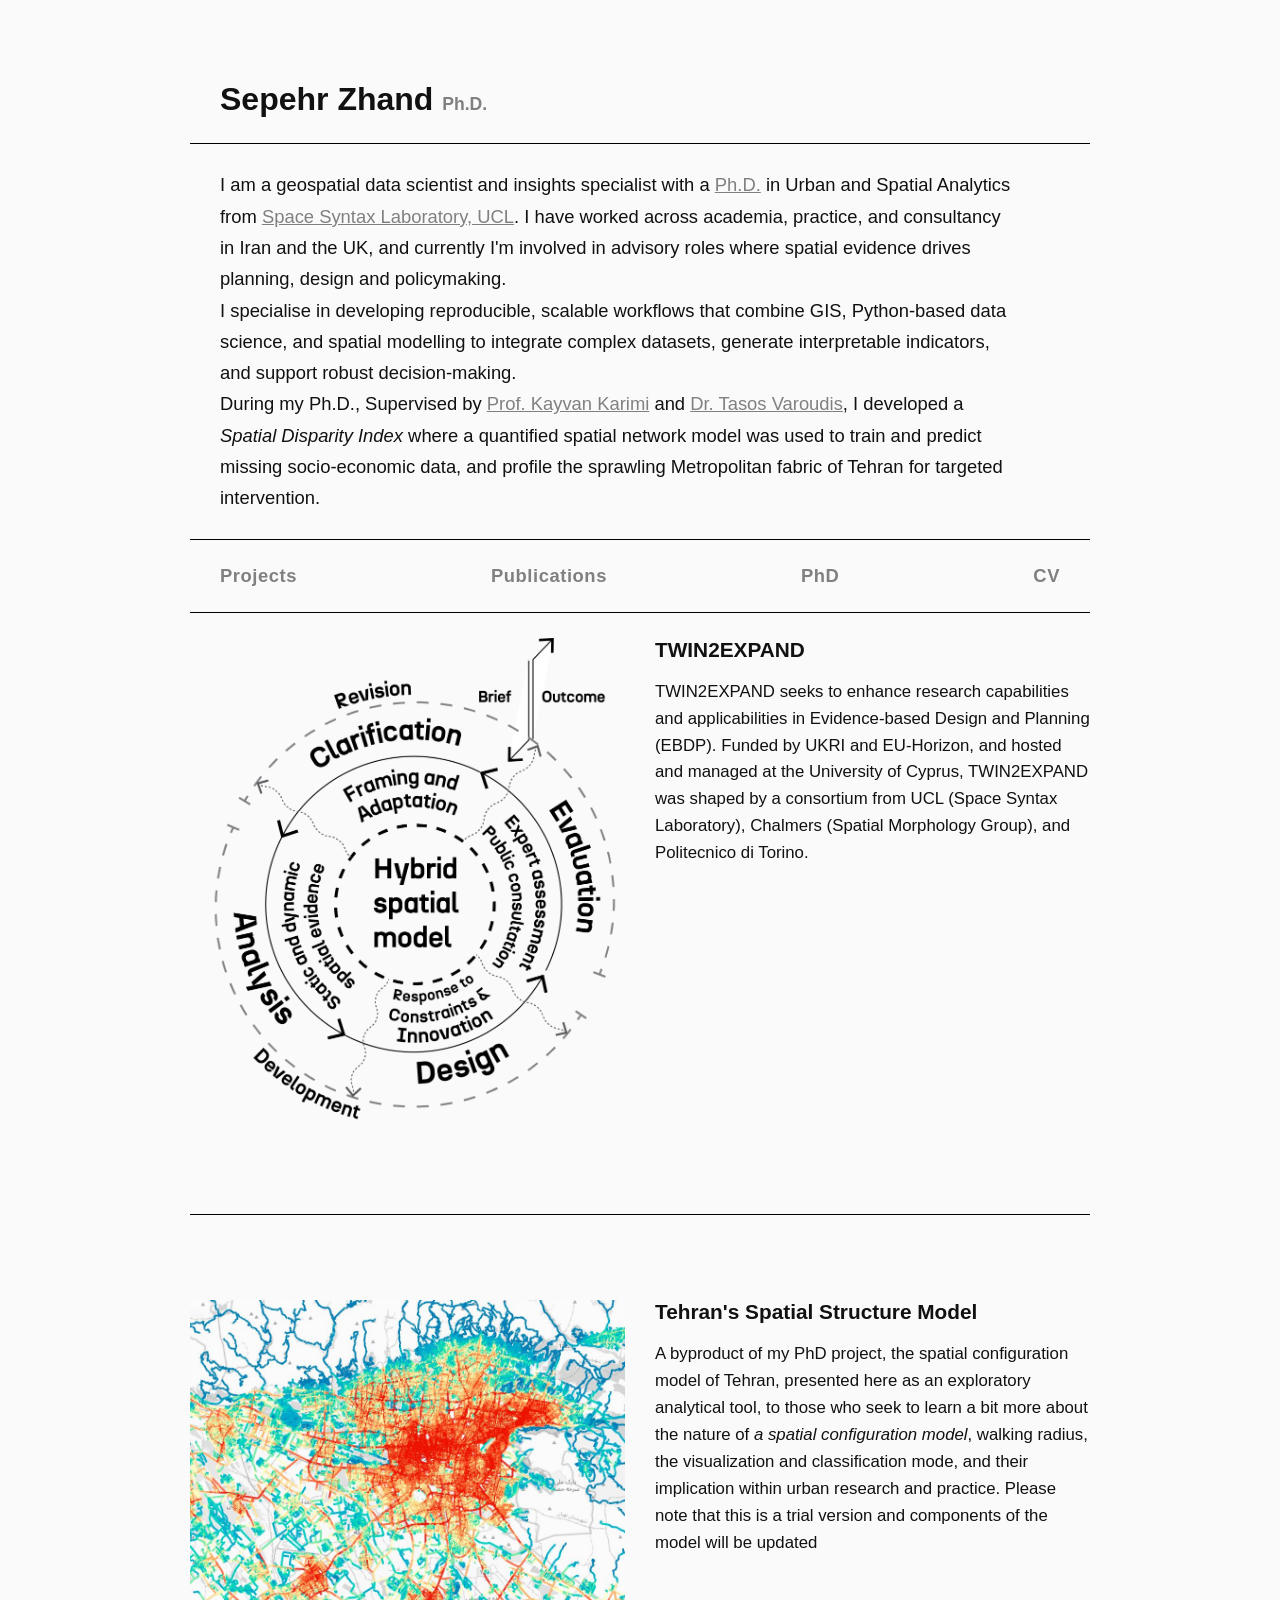
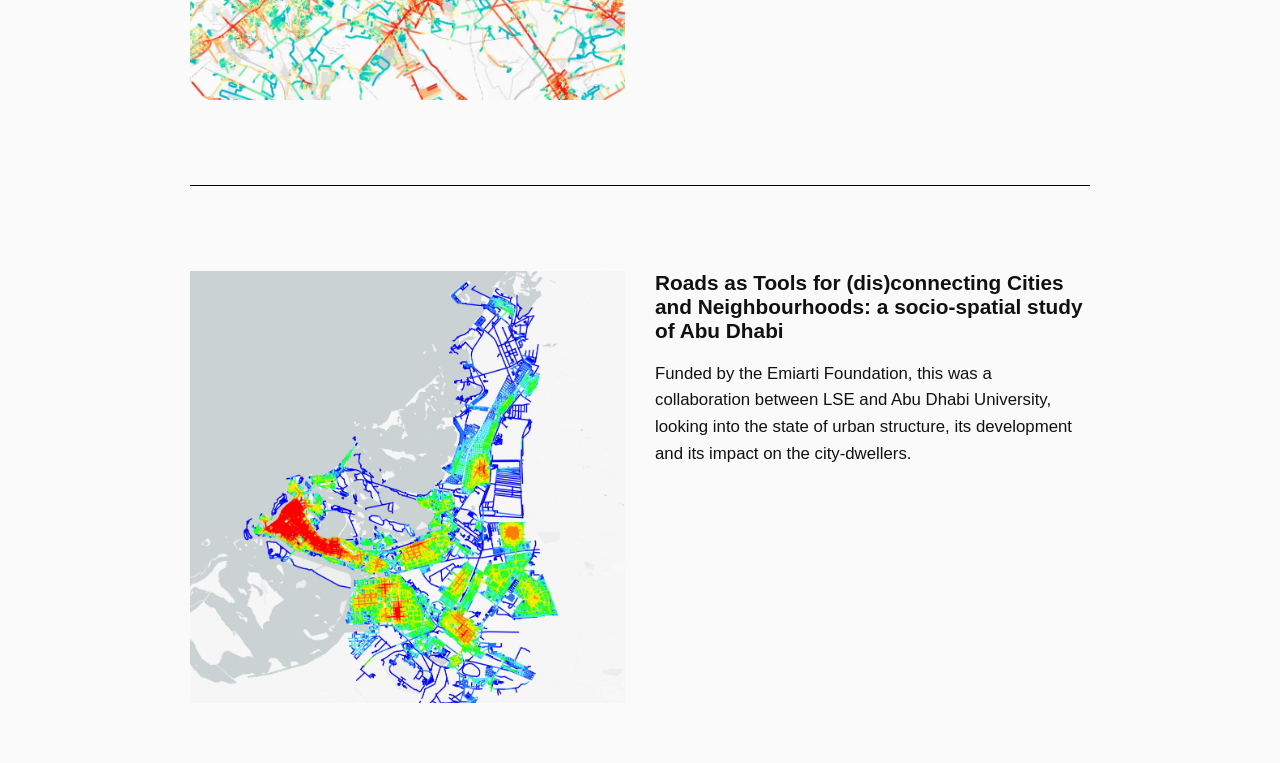
==== index.html @ 1384303a "bug fix" ====
<!DOCTYPE html>
<html lang="en">
<head>
  <meta charset="UTF-8">
  <meta name="viewport" content="width=device-width, initial-scale=1.0">
  <title>Sepehr Zhand Ph.D.</title>
  <link rel="stylesheet" href="styles.css">
</head>
<body>

  <div class="container">

    <!-- Name -->
    <h1>Sepehr Zhand <i class="degree">Ph.D.</i></h1>

    <hr class="section-line">

    <!-- Profile Intro -->
    <p class="intro">
      I am a geospatial data scientist and insights specialist with a <a href="https://www.ucl.ac.uk/bartlett/architecture/people/mphilphd-students/architectural-space-computation-students/sepehr-zhand">Ph.D.</a> 
      in Urban and Spatial Analytics from <a href="https://www.ucl.ac.uk/bartlett/architecture/research/space-syntax-laboratory">Space Syntax Laboratory, UCL</a>. I have worked across academia, practice, and consultancy in Iran and the UK, and currently I'm involved in advisory roles where spatial evidence drives planning, design and policymaking. <br>
      I specialise in developing reproducible, scalable workflows that combine GIS, Python-based data
      science, and spatial modelling to integrate complex datasets, generate interpretable indicators, and support robust
      decision-making. <br>
      During my Ph.D., Supervised by <a href="https://profiles.ucl.ac.uk/1454-kayvan-karimi">Prof. Kayvan Karimi</a> and
      <a href="https://profiles.ucl.ac.uk/34775-tasos-varoudis">Dr. Tasos Varoudis</a>, I developed a <i>Spatial Disparity Index</i> where a quantified spatial network model was used to train and predict
      missing socio-economic data, and profile the sprawling Metropolitan fabric of Tehran for targeted intervention. 
    </p>

    <hr class="section-line">

    <!-- Navigation Links -->
    <div class="nav-links">
      <a href="https://github.com/sepehrzh">Projects</a>
      <a href="https://scholar.google.com/citations?user=4BRWw7YAAAAJ&hl=en">Publications</a>
      <a href="https://discovery.ucl.ac.uk/id/eprint/10216841/">PhD</a>
      <a href="pdf/CV_SZ_feb_26.pdf">CV</a>
    </div>

    <hr class="section-line">

    <!-- Featured Project -->
    <div class="projects">
    
        <a href="https://twin2expand.surf.com.cy/" class="project-block">

      <div class="project-image">
        <img src="img/ebdp.png" alt="Project preview">
      </div>

      <div class="project-text">
        <h2>TWIN2EXPAND</h2>
        <p>
        TWIN2EXPAND seeks to enhance research capabilities and applicabilities in Evidence-based Design and Planning (EBDP). Funded by UKRI and EU-Horizon, and 
        hosted and managed at the University of Cyprus, TWIN2EXPAND was shaped by a consortium from UCL (Space Syntax Laboratory), Chalmers (Spatial Morphology Group), and Politecnico di Torino.
        </p>
      </div>

    </a>

    <hr class="section-line">

    <a href="https://sepehrzh.github.io/tehran_spm/teh.html" class="project-block">

      <div class="project-image">
        <img src="img/tehran_spm.JPG" alt="Project preview">
      </div>

      <div class="project-text">
        <h2>Tehran's Spatial Structure Model</h2>
        <p>
        A byproduct of my PhD project, the spatial configuration model of Tehran, presented here as an exploratory analytical tool, to those who seek to learn a bit more about the nature of <i>a spatial configuration model</i>,
        walking radius, the visualization and classification mode, and their implication within urban research and practice. Please note that this is a trial version and components of the model will be updated 
        </p>
      </div>

    </a>

    <hr class="section-line">

    <a href="https://www.lse.ac.uk/cities/research/cities-environment-and-climate-change/Roads-as-Tools-for-disconnecting-Cities-and-Neighbourhoods-a-socio-spatial-study-of-Abu-Dhabi" class="project-block">

      <div class="project-image">
        <img src="img/Whole_boundary_INTr2km.jpg" alt="Project preview">
      </div>

      <div class="project-text">
        <h2>Roads as Tools for (dis)connecting Cities and Neighbourhoods: a socio-spatial study of Abu Dhabi</h2>
        <p>
        Funded by the Emiarti Foundation, this was a collaboration between LSE and Abu Dhabi University, looking into the state of urban structure, its development and its impact on the city-dwellers.
        </p>
      </div>

    </a>

    </div>

  </div>

</body>
</html>
---- styles.css ----
body {
  font-family: Arial, Helvetica, sans-serif;  
  margin: 0;
  padding: 0;
  background-color: #fafafa;
  color: #111;
}

/* Layout container */
.container {
  max-width: 900px;
  margin: 0 auto;
  padding: 60px 20px;
  text-align: left;
}

/* Name */
h1 {
  font-size: 2em;
  margin-bottom: 0.5em;
  font-weight: 700;
  margin-bottom: 10px;
  padding: 0 30px;
}

.degree {
  font-size: 0.55em;
  color: grey;
  font-style: normal;
}

/* Section divider line */
.section-line {
  border: none;
  border-top: 1px solid #000;
  margin: 25px 0;
}

/* Intro paragraph */
.intro {
  font-size: 1.15em;
  line-height: 1.7;
  max-width: 800px;
  padding: 0 30px;
  justify-items: left;
}

.intro a {
  color: grey
}

.intro a:hover {
  color: orange;
}

/* Navigation */
.nav-links {
  display: flex;
  justify-content: space-between;   /* distributes across width */
  align-items: center;
  font-weight: 900;
  font-size: 1.15em;
  letter-spacing: 0.03em;
  padding: 0 30px;
  font-weight: bold;
}

.nav-links a {
  text-decoration: none;
  color: grey
}

.nav-links a:hover {
  text-decoration: underline;
  color: orange;
}
.projects {
  display: grid;
  gap: 60px;   /* vertical spacing between projects */
}

/* Project block */
.project-block {
  display: grid;
  grid-template-columns: minmax(0,1fr) minmax(0,1fr);
  gap: 30px;
  text-decoration: none;
  color: inherit;
  align-items: start;
  width: 100%;
}

.project-image {
  width: 100%;
  aspect-ratio: 16 / 9;   /* consistent editorial ratio */
}

.project-image img {
  width: 100%;
  height: auto;
  display: block;
}
.project-text h2 {
  margin-top: 0;
  font-size: 1.3em;
}

.project-text p {
  font-size: 1.05em;
  line-height: 1.6;
}

/* ---------------------------
   Responsive behaviour
----------------------------*/

/* Tablet */
@media (max-width: 900px) {

  h1 {
    font-size: 2.4em;
  }

  .project-block {
    grid-template-columns: 1fr;
  }
}

/* Phone */
@media (max-width: 600px) {

  .container {
    padding: 40px 18px;
  }

  .nav-links {
    display: grid;
    grid-template-columns: 1fr 1fr;
    gap: 12px;
    padding: 0;
  }

  .nav-links a {
    border: 1px solid #ddd;
    padding: 10px;
    text-align: center;
  }

  .intro {
    font-size: 1em;
  }
  
}
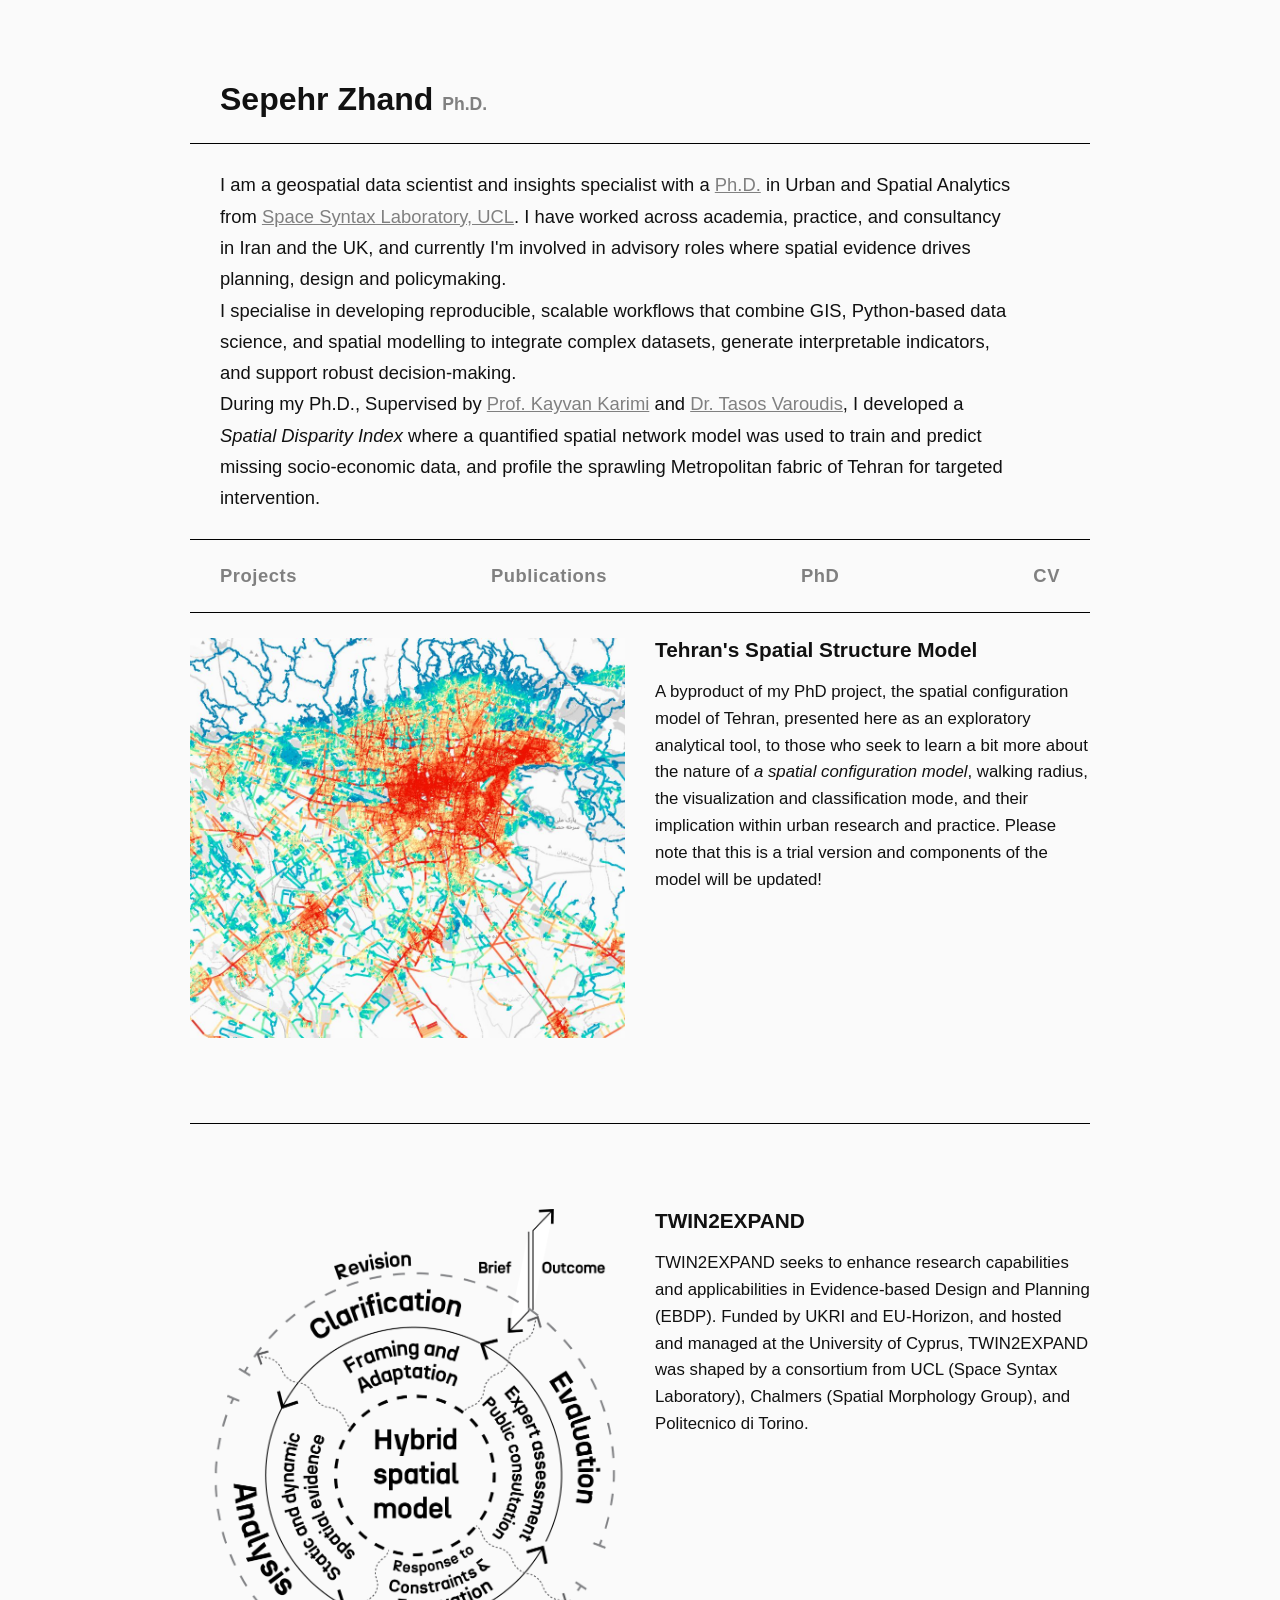
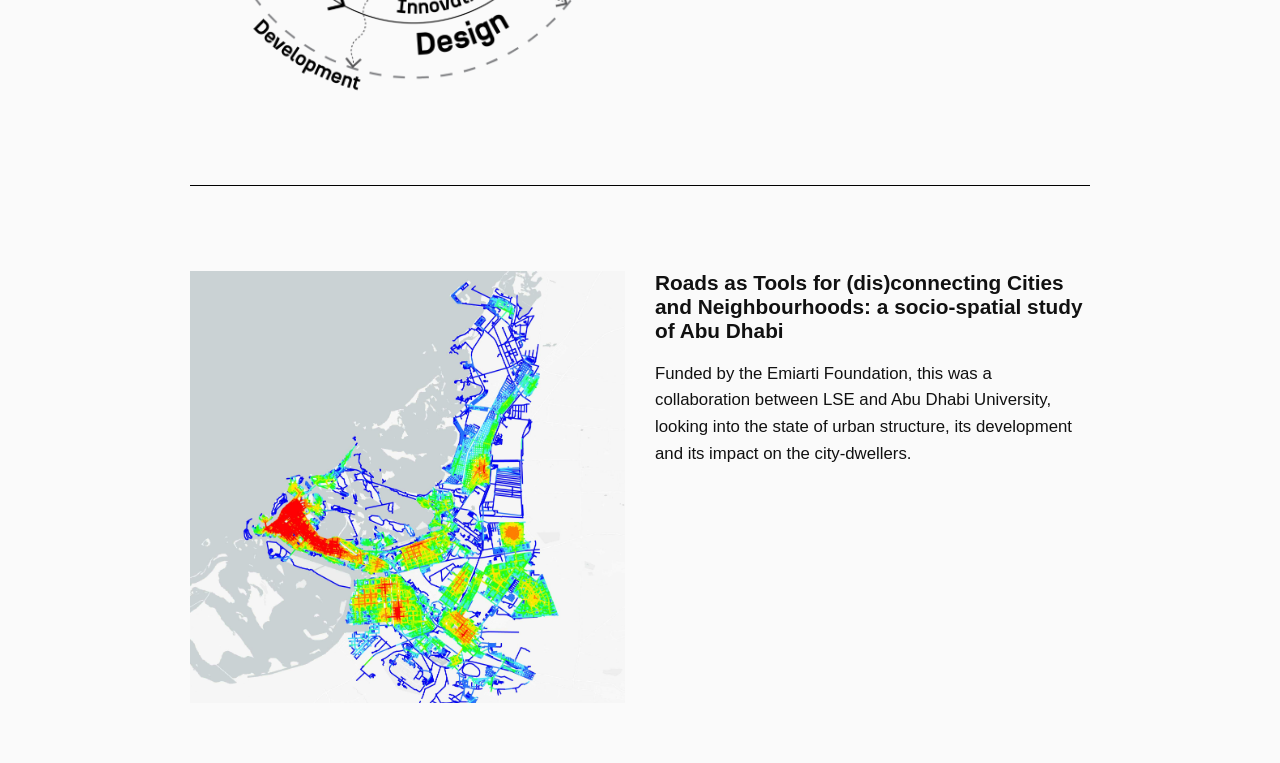
==== commit a86428f3: "bug fix" ====
--- a/index.html
+++ b/index.html
@@ -41,24 +41,6 @@
 
     <!-- Featured Project -->
     <div class="projects">
-    
-        <a href="https://twin2expand.surf.com.cy/" class="project-block">
-
-      <div class="project-image">
-        <img src="img/ebdp.png" alt="Project preview">
-      </div>
-
-      <div class="project-text">
-        <h2>TWIN2EXPAND</h2>
-        <p>
-        TWIN2EXPAND seeks to enhance research capabilities and applicabilities in Evidence-based Design and Planning (EBDP). Funded by UKRI and EU-Horizon, and 
-        hosted and managed at the University of Cyprus, TWIN2EXPAND was shaped by a consortium from UCL (Space Syntax Laboratory), Chalmers (Spatial Morphology Group), and Politecnico di Torino.
-        </p>
-      </div>
-
-    </a>
-
-    <hr class="section-line">
 
     <a href="https://sepehrzh.github.io/tehran_spm/teh.html" class="project-block">
 
@@ -70,7 +52,25 @@
         <h2>Tehran's Spatial Structure Model</h2>
         <p>
         A byproduct of my PhD project, the spatial configuration model of Tehran, presented here as an exploratory analytical tool, to those who seek to learn a bit more about the nature of <i>a spatial configuration model</i>,
-        walking radius, the visualization and classification mode, and their implication within urban research and practice. Please note that this is a trial version and components of the model will be updated 
+        walking radius, the visualization and classification mode, and their implication within urban research and practice. Please note that this is a trial version and components of the model will be updated!
+        </p>
+      </div>
+
+    </a>
+
+        <hr class="section-line">
+    
+    <a href="https://twin2expand.surf.com.cy/" class="project-block">
+
+      <div class="project-image">
+        <img src="img/ebdp.png" alt="Project preview">
+      </div>
+
+      <div class="project-text">
+        <h2>TWIN2EXPAND</h2>
+        <p>
+        TWIN2EXPAND seeks to enhance research capabilities and applicabilities in Evidence-based Design and Planning (EBDP). Funded by UKRI and EU-Horizon, and 
+        hosted and managed at the University of Cyprus, TWIN2EXPAND was shaped by a consortium from UCL (Space Syntax Laboratory), Chalmers (Spatial Morphology Group), and Politecnico di Torino.
         </p>
       </div>
 
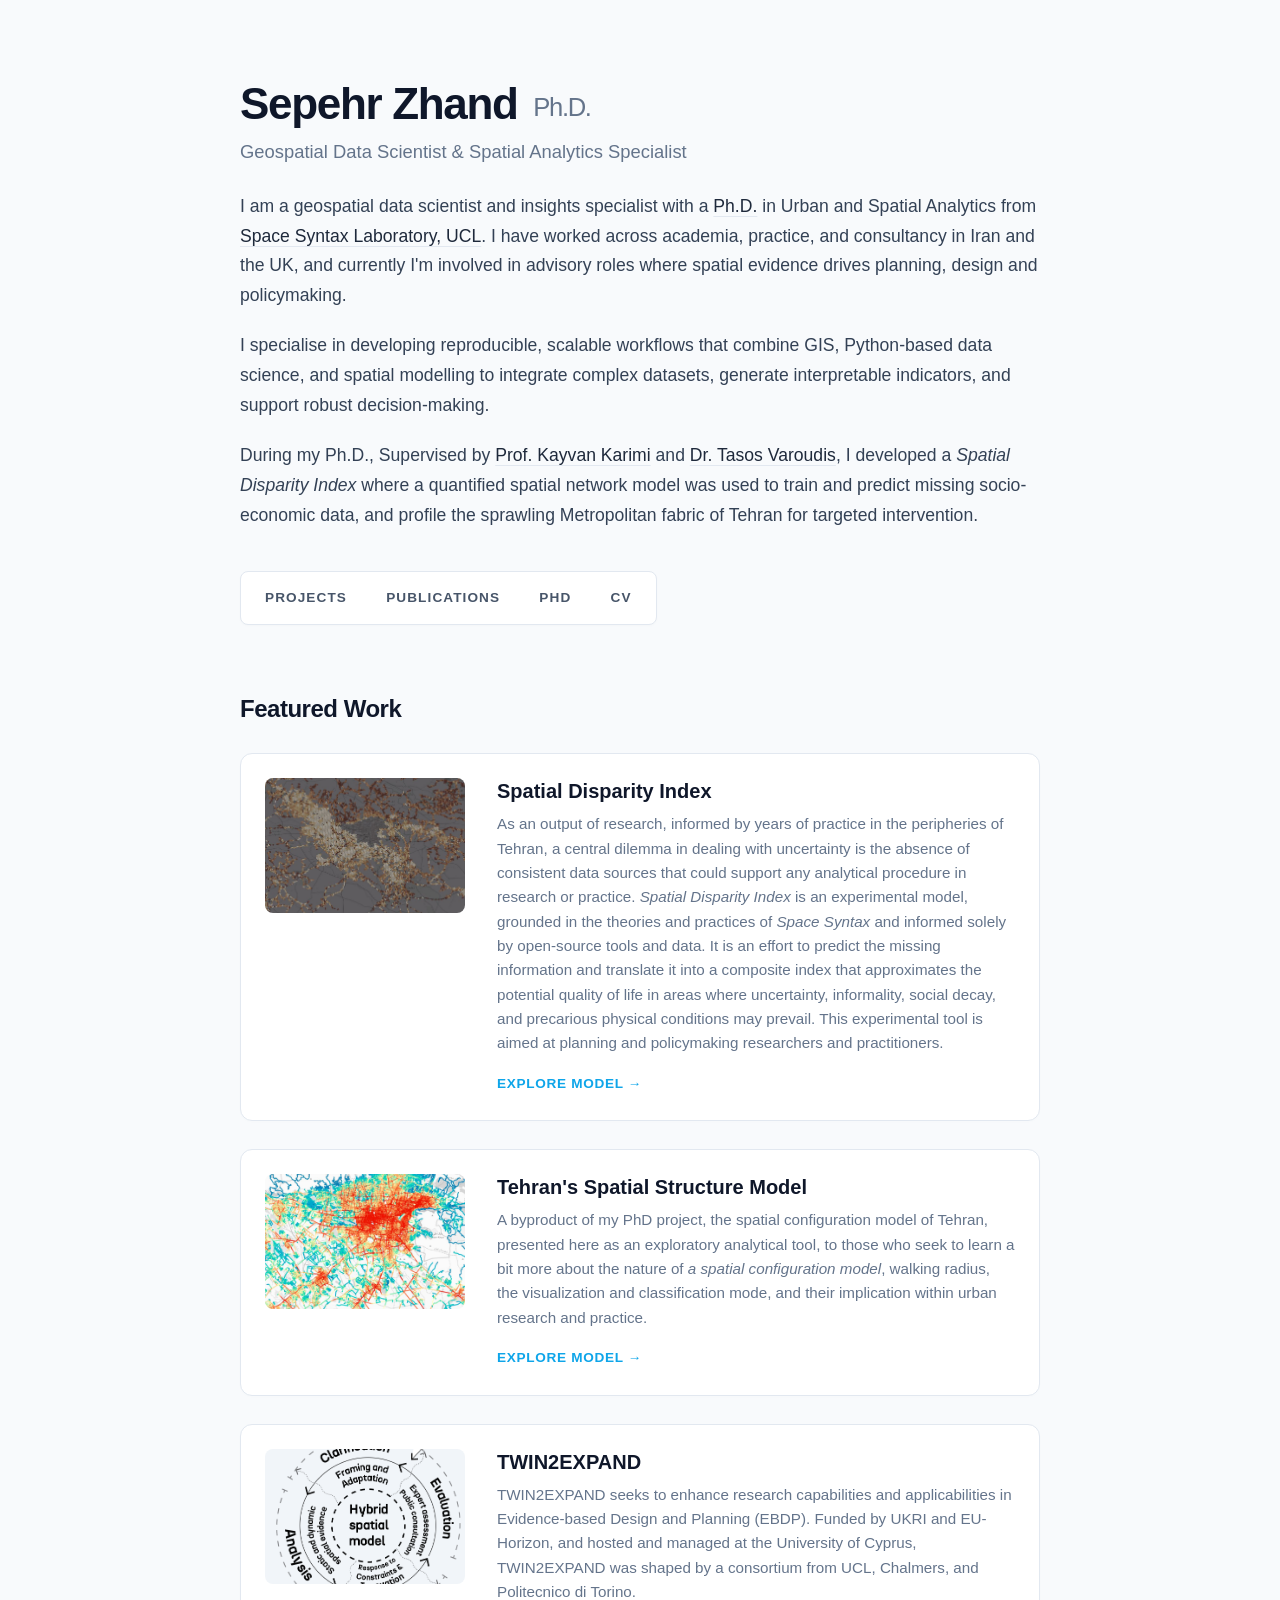
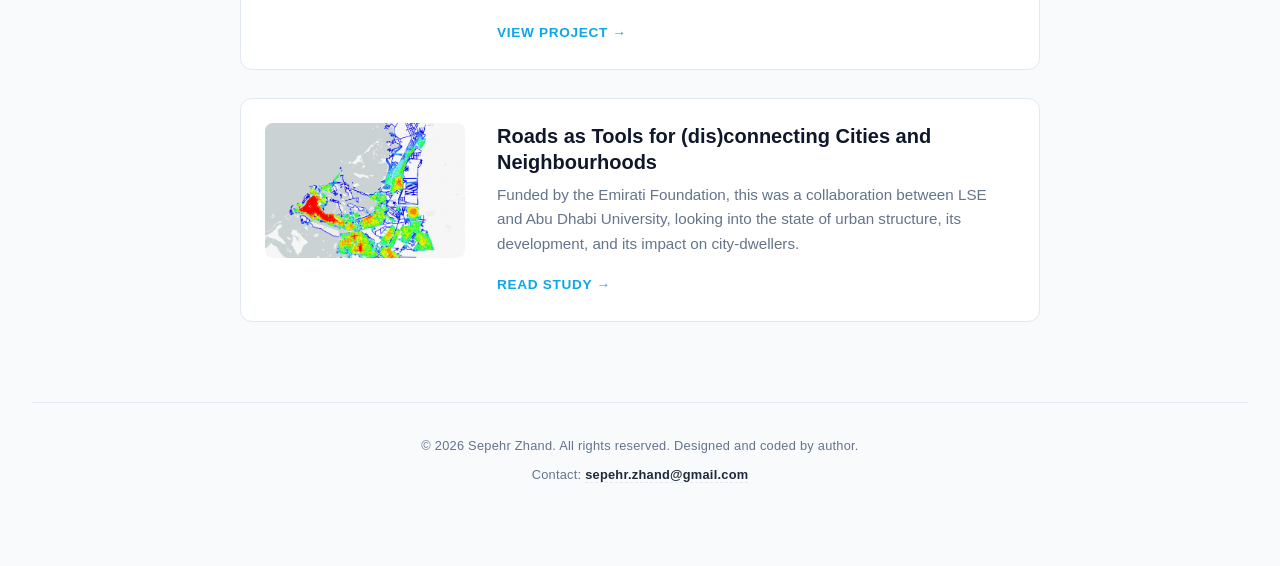
==== commit 8a228899: "Site update and added project" ====
--- a/index.html
+++ b/index.html
@@ -3,99 +3,119 @@
 <head>
   <meta charset="UTF-8">
   <meta name="viewport" content="width=device-width, initial-scale=1.0">
-  <title>Sepehr Zhand Ph.D.</title>
+  <meta name="description" content="Portfolio of Dr. Sepehr Zhand, a Geospatial Data Scientist & Spatial Analytics Specialist specializing in urban networks, GIS, Python, and spatial modelling.">
+  <meta name="keywords" content="Sepehr Zhand, Geospatial Data Scientist, Spatial Analytics, Space Syntax, UCL, Urban Analytics, Python GIS, Tehran Spatial Model">
+  <meta name="author" content="Sepehr Zhand">
+
+  <meta property="og:type" content="website">
+  <meta property="og:title" content="Sepehr Zhand Ph.D. | Geospatial Data Scientist">
+  <meta property="og:description" content="Geospatial data science, urban network modeling, and spatial analytics by Dr. Sepehr Zhand (UCL Space Syntax Laboratory).">
+  <meta property="og:image" content="img/tehran_spm.JPG">
+  <title>Sepehr Zhand Ph.D. | Geospatial Data Scientist</title>
+  <link rel="icon" href="data:image/svg+xml,<svg xmlns=%22http://www.w3.org/2000/svg%22 viewBox=%220 0 100 100%22><text y=%22.9em%22 font-size=%2290%22>🗺️</text></svg>">
   <link rel="stylesheet" href="styles.css">
 </head>
 <body>
 
   <div class="container">
 
-    <!-- Name -->
-    <h1>Sepehr Zhand <i class="degree">Ph.D.</i></h1>
+    <header class="profile-header">
+      <h1>Sepehr Zhand <span class="degree">Ph.D.</span></h1>
+      <p class="tagline">Geospatial Data Scientist & Spatial Analytics Specialist</p>
+    </header>
 
-    <hr class="section-line">
+    <main>
+      <section class="intro">
+        <p>
+          I am a geospatial data scientist and insights specialist with a <a href="https://www.ucl.ac.uk/bartlett/architecture/people/mphilphd-students/architectural-space-computation-students/sepehr-zhand">Ph.D.</a> 
+          in Urban and Spatial Analytics from <a href="https://www.ucl.ac.uk/bartlett/architecture/research/space-syntax-laboratory">Space Syntax Laboratory, UCL</a>. I have worked across academia, practice, and consultancy in Iran and the UK, and currently I'm involved in advisory roles where spatial evidence drives planning, design and policymaking.
+        </p>
+        <p>
+          I specialise in developing reproducible, scalable workflows that combine GIS, Python-based data
+          science, and spatial modelling to integrate complex datasets, generate interpretable indicators, and support robust
+          decision-making.
+        </p>
+        <p>
+          During my Ph.D., Supervised by <a href="https://profiles.ucl.ac.uk/1454-kayvan-karimi">Prof. Kayvan Karimi</a> and
+          <a href="https://profiles.ucl.ac.uk/34775-tasos-varoudis">Dr. Tasos Varoudis</a>, I developed a <em>Spatial Disparity Index</em> where a quantified spatial network model was used to train and predict
+          missing socio-economic data, and profile the sprawling Metropolitan fabric of Tehran for targeted intervention. 
+        </p>
+      </section>
 
-    <!-- Profile Intro -->
-    <p class="intro">
-      I am a geospatial data scientist and insights specialist with a <a href="https://www.ucl.ac.uk/bartlett/architecture/people/mphilphd-students/architectural-space-computation-students/sepehr-zhand">Ph.D.</a> 
-      in Urban and Spatial Analytics from <a href="https://www.ucl.ac.uk/bartlett/architecture/research/space-syntax-laboratory">Space Syntax Laboratory, UCL</a>. I have worked across academia, practice, and consultancy in Iran and the UK, and currently I'm involved in advisory roles where spatial evidence drives planning, design and policymaking. <br>
-      I specialise in developing reproducible, scalable workflows that combine GIS, Python-based data
-      science, and spatial modelling to integrate complex datasets, generate interpretable indicators, and support robust
-      decision-making. <br>
-      During my Ph.D., Supervised by <a href="https://profiles.ucl.ac.uk/1454-kayvan-karimi">Prof. Kayvan Karimi</a> and
-      <a href="https://profiles.ucl.ac.uk/34775-tasos-varoudis">Dr. Tasos Varoudis</a>, I developed a <i>Spatial Disparity Index</i> where a quantified spatial network model was used to train and predict
-      missing socio-economic data, and profile the sprawling Metropolitan fabric of Tehran for targeted intervention. 
-    </p>
+      <nav class="nav-links" aria-label="Main Navigation">
+        <a href="https://github.com/sepehrzh">Projects</a>
+        <a href="https://scholar.google.com/citations?user=4BRWw7YAAAAJ&hl=en">Publications</a>
+        <a href="https://discovery.ucl.ac.uk/id/eprint/10216841/">PhD</a>
+        <a href="pdf/CV_SZ_feb_26.pdf">CV</a>
+      </nav>
 
-    <hr class="section-line">
+      <section class="projects-section">
+        <h2 class="section-title">Featured Work</h2>
+        
+        <div class="projects-grid">
 
-    <!-- Navigation Links -->
-    <div class="nav-links">
-      <a href="https://github.com/sepehrzh">Projects</a>
-      <a href="https://scholar.google.com/citations?user=4BRWw7YAAAAJ&hl=en">Publications</a>
-      <a href="https://discovery.ucl.ac.uk/id/eprint/10216841/">PhD</a>
-      <a href="pdf/CV_SZ_feb_26.pdf">CV</a>
-    </div>
+          <article class="project-card">
+            <div class="project-image">
+              <img src="img/sdi_tehran.JPG" alt="Tehran's Spatial Disparity Index">
+            </div>
+            <div class="project-content">
+              <h3><a href="https://sepehrzh.github.io/sdi/index.html">Spatial Disparity Index</a></h3>
+              <p>
+                As an output of research, informed by years of practice in the peripheries of Tehran, a central dilemma in dealing with uncertainty is the absence of consistent data sources that could support any analytical procedure in research or practice. <i>Spatial Disparity Index</i> is an experimental model, grounded in the theories and practices of <i>Space Syntax</i> and informed solely by open-source tools and data. It is an effort to predict the missing information and translate it into a composite index that approximates the potential quality of life in areas where uncertainty, informality, social decay, and precarious physical conditions may prevail. This experimental tool is aimed at planning and policymaking researchers and practitioners.
+              </p>
+              <span class="project-link-text">Explore Model →</span>
+            </div>
+          </article>
 
-    <hr class="section-line">
+          <article class="project-card">
+            <div class="project-image">
+              <img src="img/tehran_spm.JPG" alt="Tehran Spatial Structure Model visualization map">
+            </div>
+            <div class="project-content">
+              <h3><a href="https://sepehrzh.github.io/tehran_spm/teh.html">Tehran's Spatial Structure Model</a></h3>
+              <p>
+                A byproduct of my PhD project, the spatial configuration model of Tehran, presented here as an exploratory analytical tool, to those who seek to learn a bit more about the nature of <em>a spatial configuration model</em>, walking radius, the visualization and classification mode, and their implication within urban research and practice.
+              </p>
+              <span class="project-link-text">Explore Model →</span>
+            </div>
+          </article>
 
-    <!-- Featured Project -->
-    <div class="projects">
+          <article class="project-card">
+            <div class="project-image">
+              <img src="img/ebdp.png" alt="TWIN2EXPAND Project diagram">
+            </div>
+            <div class="project-content">
+              <h3><a href="https://twin2expand.surf.com.cy/">TWIN2EXPAND</a></h3>
+              <p>
+                TWIN2EXPAND seeks to enhance research capabilities and applicabilities in Evidence-based Design and Planning (EBDP). Funded by UKRI and EU-Horizon, and hosted and managed at the University of Cyprus, TWIN2EXPAND was shaped by a consortium from UCL, Chalmers, and Politecnico di Torino.
+              </p>
+              <span class="project-link-text">View Project →</span>
+            </div>
+          </article>
 
-    <a href="https://sepehrzh.github.io/tehran_spm/teh.html" class="project-block">
+          <article class="project-card">
+            <div class="project-image">
+              <img src="img/Whole_boundary_INTr2km.jpg" alt="Abu Dhabi road network spatial study map">
+            </div>
+            <div class="project-content">
+              <h3><a href="https://www.lse.ac.uk/cities/research/cities-environment-and-climate-change/Roads-as-Tools-for-disconnecting-Cities-and-Neighbourhoods-a-socio-spatial-study-of-Abu-Dhabi">Roads as Tools for (dis)connecting Cities and Neighbourhoods</a></h3>
+              <p>
+                Funded by the Emirati Foundation, this was a collaboration between LSE and Abu Dhabi University, looking into the state of urban structure, its development, and its impact on city-dwellers.
+              </p>
+              <span class="project-link-text">Read Study →</span>
+            </div>
+          </article>
 
-      <div class="project-image">
-        <img src="img/tehran_spm.JPG" alt="Project preview">
-      </div>
-
-      <div class="project-text">
-        <h2>Tehran's Spatial Structure Model</h2>
-        <p>
-        A byproduct of my PhD project, the spatial configuration model of Tehran, presented here as an exploratory analytical tool, to those who seek to learn a bit more about the nature of <i>a spatial configuration model</i>,
-        walking radius, the visualization and classification mode, and their implication within urban research and practice. Please note that this is a trial version and components of the model will be updated!
-        </p>
-      </div>
-
-    </a>
-
-        <hr class="section-line">
-    
-    <a href="https://twin2expand.surf.com.cy/" class="project-block">
-
-      <div class="project-image">
-        <img src="img/ebdp.png" alt="Project preview">
-      </div>
-
-      <div class="project-text">
-        <h2>TWIN2EXPAND</h2>
-        <p>
-        TWIN2EXPAND seeks to enhance research capabilities and applicabilities in Evidence-based Design and Planning (EBDP). Funded by UKRI and EU-Horizon, and 
-        hosted and managed at the University of Cyprus, TWIN2EXPAND was shaped by a consortium from UCL (Space Syntax Laboratory), Chalmers (Spatial Morphology Group), and Politecnico di Torino.
-        </p>
-      </div>
-
-    </a>
-
-    <hr class="section-line">
-
-    <a href="https://www.lse.ac.uk/cities/research/cities-environment-and-climate-change/Roads-as-Tools-for-disconnecting-Cities-and-Neighbourhoods-a-socio-spatial-study-of-Abu-Dhabi" class="project-block">
-
-      <div class="project-image">
-        <img src="img/Whole_boundary_INTr2km.jpg" alt="Project preview">
-      </div>
-
-      <div class="project-text">
-        <h2>Roads as Tools for (dis)connecting Cities and Neighbourhoods: a socio-spatial study of Abu Dhabi</h2>
-        <p>
-        Funded by the Emiarti Foundation, this was a collaboration between LSE and Abu Dhabi University, looking into the state of urban structure, its development and its impact on the city-dwellers.
-        </p>
-      </div>
-
-    </a>
-
-    </div>
+        </div>
+      </section>
+    </main>
 
   </div>
-
+  <footer class="site-footer">
+      <p class="footer-copyright">&copy; 2026 Sepehr Zhand. All rights reserved. Designed and coded by author.</p>
+      <p class="footer-contact">
+        Contact: <a href="mailto:sepehr.zhand@gmail.com">sepehr.zhand@gmail.com</a>
+      </p>
+    </footer>
 </body>
 </html>
--- a/styles.css
+++ b/styles.css
@@ -1,153 +1,286 @@
-body {
-  font-family: Arial, Helvetica, sans-serif;  
+/* Modern Reset & CSS Variables */
+:root {
+  --bg-color: #f8fafc;
+  --text-main: #1e293b;
+  --text-muted: #64748b;
+  --accent: #0ea5e9;
+  --accent-hover: #0284c7;
+  --card-bg: #ffffff;
+  --border-color: #e2e8f0;
+  --max-width: 800px;
+}
+
+* {
+  box-sizing: border-box;
   margin: 0;
   padding: 0;
-  background-color: #fafafa;
-  color: #111;
-}
-
-/* Layout container */
+}
+
+body {
+  font-family: -apple-system, BlinkMacSystemFont, "Segoe UI", Roboto, Helvetica, Arial, sans-serif;
+  background-color: var(--bg-color);
+  color: var(--text-main);
+  line-height: 1.7;
+  padding: 5rem 2rem;
+}
+
+/* Container */
 .container {
-  max-width: 900px;
+  max-width: var(--max-width);
   margin: 0 auto;
-  padding: 60px 20px;
-  text-align: left;
-}
-
-/* Name */
+}
+
+/* Profile Header Section */
+.profile-header {
+  margin-bottom: 1.5rem;
+}
+
 h1 {
-  font-size: 2em;
-  margin-bottom: 0.5em;
-  font-weight: 700;
-  margin-bottom: 10px;
-  padding: 0 30px;
-}
-
-.degree {
-  font-size: 0.55em;
-  color: grey;
+  font-size: 2.75rem;
+  font-weight: 800;
+  letter-spacing: -0.03em;
+  color: #0f172a;
+  line-height: 1.1;
+  margin-bottom: 0.5rem;
+}
+
+h1 .degree {
   font-style: normal;
-}
-
-/* Section divider line */
-.section-line {
-  border: none;
-  border-top: 1px solid #000;
-  margin: 25px 0;
-}
-
-/* Intro paragraph */
+  font-weight: 300;
+  color: var(--text-muted);
+  font-size: 1.6rem;
+  vertical-align: middle;
+  margin-left: 0.3rem;
+}
+
+.tagline {
+  font-size: 1.15rem;
+  color: var(--text-muted);
+  font-weight: 500;
+}
+
+/* Intro Text Paragraphs */
 .intro {
-  font-size: 1.15em;
-  line-height: 1.7;
-  max-width: 800px;
-  padding: 0 30px;
-  justify-items: left;
+  font-size: 1.1rem;
+  color: #334155;
+  margin-bottom: 2.5rem;
+}
+
+.intro p {
+  margin-bottom: 1.25rem;
+}
+
+.intro p:last-child {
+  margin-bottom: 0;
 }
 
 .intro a {
-  color: grey
+  color: var(--text-main);
+  text-decoration: underline;
+  text-decoration-color: var(--border-color);
+  text-underline-offset: 4px;
+  font-weight: 500;
+  transition: all 0.2s ease;
 }
 
 .intro a:hover {
-  color: orange;
-}
-
-/* Navigation */
+  color: var(--accent);
+  text-decoration-color: var(--accent);
+}
+
+/* Grounded Navigation Bar */
 .nav-links {
   display: flex;
-  justify-content: space-between;   /* distributes across width */
-  align-items: center;
-  font-weight: 900;
-  font-size: 1.15em;
-  letter-spacing: 0.03em;
-  padding: 0 30px;
-  font-weight: bold;
+  gap: 0.25rem;
+  margin-bottom: 4rem;
+  background-color: #ffffff;
+  border: 1px solid var(--border-color);
+  border-radius: 8px;
+  padding: 0.4rem;
+  width: max-content;
+  box-shadow: 0 1px 3px rgba(0, 0, 0, 0.02);
 }
 
 .nav-links a {
+  font-weight: 700;
+  color: #475569;
   text-decoration: none;
-  color: grey
+  font-size: 0.85rem;
+  text-transform: uppercase;
+  letter-spacing: 0.08em;
+  padding: 0.5rem 1.1rem;
+  border-radius: 6px;
+  transition: all 0.2s ease;
 }
 
 .nav-links a:hover {
-  text-decoration: underline;
-  color: orange;
-}
-.projects {
+  color: var(--accent);
+  background-color: #f1f5f9;
+}
+
+/* Featured Projects Layout */
+.projects-section {
+  margin-top: 2rem;
+}
+
+.section-title {
+  font-size: 1.5rem;
+  font-weight: 700;
+  letter-spacing: -0.02em;
+  margin-bottom: 1.5rem;
+  color: #0f172a;
+}
+
+.projects-grid {
+  display: flex;
+  flex-direction: column;
+  gap: 1.75rem;
+}
+
+/* Individual Project Cards */
+.project-card {
   display: grid;
-  gap: 60px;   /* vertical spacing between projects */
-}
-
-/* Project block */
-.project-block {
-  display: grid;
-  grid-template-columns: minmax(0,1fr) minmax(0,1fr);
-  gap: 30px;
-  text-decoration: none;
-  color: inherit;
-  align-items: start;
-  width: 100%;
-}
-
+  grid-template-columns: 200px 1fr;
+  gap: 2rem;
+  background: var(--card-bg);
+  padding: 1.5rem;
+  border-radius: 12px;
+  border: 1px solid var(--border-color);
+  box-shadow: 0 1px 3px rgba(0, 0, 0, 0.01);
+  transition: transform 0.22s ease, box-shadow 0.22s ease, border-color 0.22s ease;
+  position: relative; /* Crucial for full-card clickability trick */
+}
+
+.project-card:hover {
+  transform: translateY(-3px);
+  box-shadow: 0 16px 24px -10px rgba(15, 23, 42, 0.08);
+  border-color: #cbd5e1;
+}
+
+/* Project Images */
 .project-image {
   width: 100%;
-  aspect-ratio: 16 / 9;   /* consistent editorial ratio */
+  height: 135px;
+  overflow: hidden;
+  border-radius: 8px;
+  background-color: #f1f5f9;
 }
 
 .project-image img {
   width: 100%;
-  height: auto;
-  display: block;
-}
-.project-text h2 {
-  margin-top: 0;
-  font-size: 1.3em;
-}
-
-.project-text p {
-  font-size: 1.05em;
+  height: 100%;
+  object-fit: cover;
+  transition: transform 0.3s ease;
+}
+
+.project-card:hover .project-image img {
+  transform: scale(1.04);
+}
+
+/* Project Content & Full-Card Click Link */
+.project-content h3 {
+  font-size: 1.25rem;
+  font-weight: 700;
+  line-height: 1.3;
+}
+
+.project-content h3 a {
+  color: #0f172a;
+  text-decoration: none;
+  transition: color 0.2s ease;
+}
+
+/* Creates a pseudo-element covering the entire card dynamically */
+.project-content h3 a::after {
+  content: "";
+  position: absolute;
+  top: 0; right: 0; bottom: 0; left: 0;
+  z-index: 1;
+}
+
+.project-card:hover .project-content h3 a {
+  color: var(--accent);
+}
+
+.project-content p {
+  font-size: 0.95rem;
+  color: var(--text-muted);
   line-height: 1.6;
-}
-
-/* ---------------------------
-   Responsive behaviour
-----------------------------*/
-
-/* Tablet */
-@media (max-width: 900px) {
-
+  margin-top: 0.5rem;
+  margin-bottom: 0.85rem;
+}
+
+.project-link-text {
+  font-size: 0.85rem;
+  font-weight: 700;
+  color: var(--accent);
+  text-transform: uppercase;
+  letter-spacing: 0.05em;
+  transition: color 0.2s ease;
+}
+
+.project-card:hover .project-link-text {
+  color: var(--accent-hover);
+}
+
+/* Footer Styles */
+.site-footer {
+  margin-top: 5rem;
+  border-top: 1px solid var(--border-color);
+  padding-top: 2rem;
+  text-align: center;
+  display: flex;
+  flex-direction: column;
+  gap: 0.5rem;
+}
+
+.site-footer p {
+  font-size: 0.8rem;
+  color: var(--text-muted);
+  font-weight: 500;
+  letter-spacing: 0.02em;
+}
+
+.footer-contact a {
+  color: var(--text-main);
+  text-decoration: none;
+  font-weight: 600;
+  border-bottom: 1px dashed var(--border-color);
+  transition: all 0.2s ease;
+}
+
+.footer-contact a:hover {
+  color: var(--accent);
+  border-bottom-color: var(--accent);
+}
+
+/* Responsive adjustments for mobile layouts */
+@media (max-width: 640px) {
+  body {
+    padding: 3rem 1.25rem;
+  }
+  
   h1 {
-    font-size: 2.4em;
-  }
-
-  .project-block {
+    font-size: 2.25rem;
+  }
+
+  .nav-links {
+    width: 100%;
+    justify-content: space-between;
+  }
+
+  .nav-links a {
+    padding: 0.5rem 0.75rem;
+    font-size: 0.8rem;
+  }
+
+  .project-card {
     grid-template-columns: 1fr;
-  }
-}
-
-/* Phone */
-@media (max-width: 600px) {
-
-  .container {
-    padding: 40px 18px;
-  }
-
-  .nav-links {
-    display: grid;
-    grid-template-columns: 1fr 1fr;
-    gap: 12px;
-    padding: 0;
-  }
-
-  .nav-links a {
-    border: 1px solid #ddd;
-    padding: 10px;
-    text-align: center;
-  }
-
-  .intro {
-    font-size: 1em;
-  }
-  
+    gap: 1.25rem;
+    padding: 1.25rem;
+  }
+
+  .project-image {
+    height: 160px;
+  }
 }
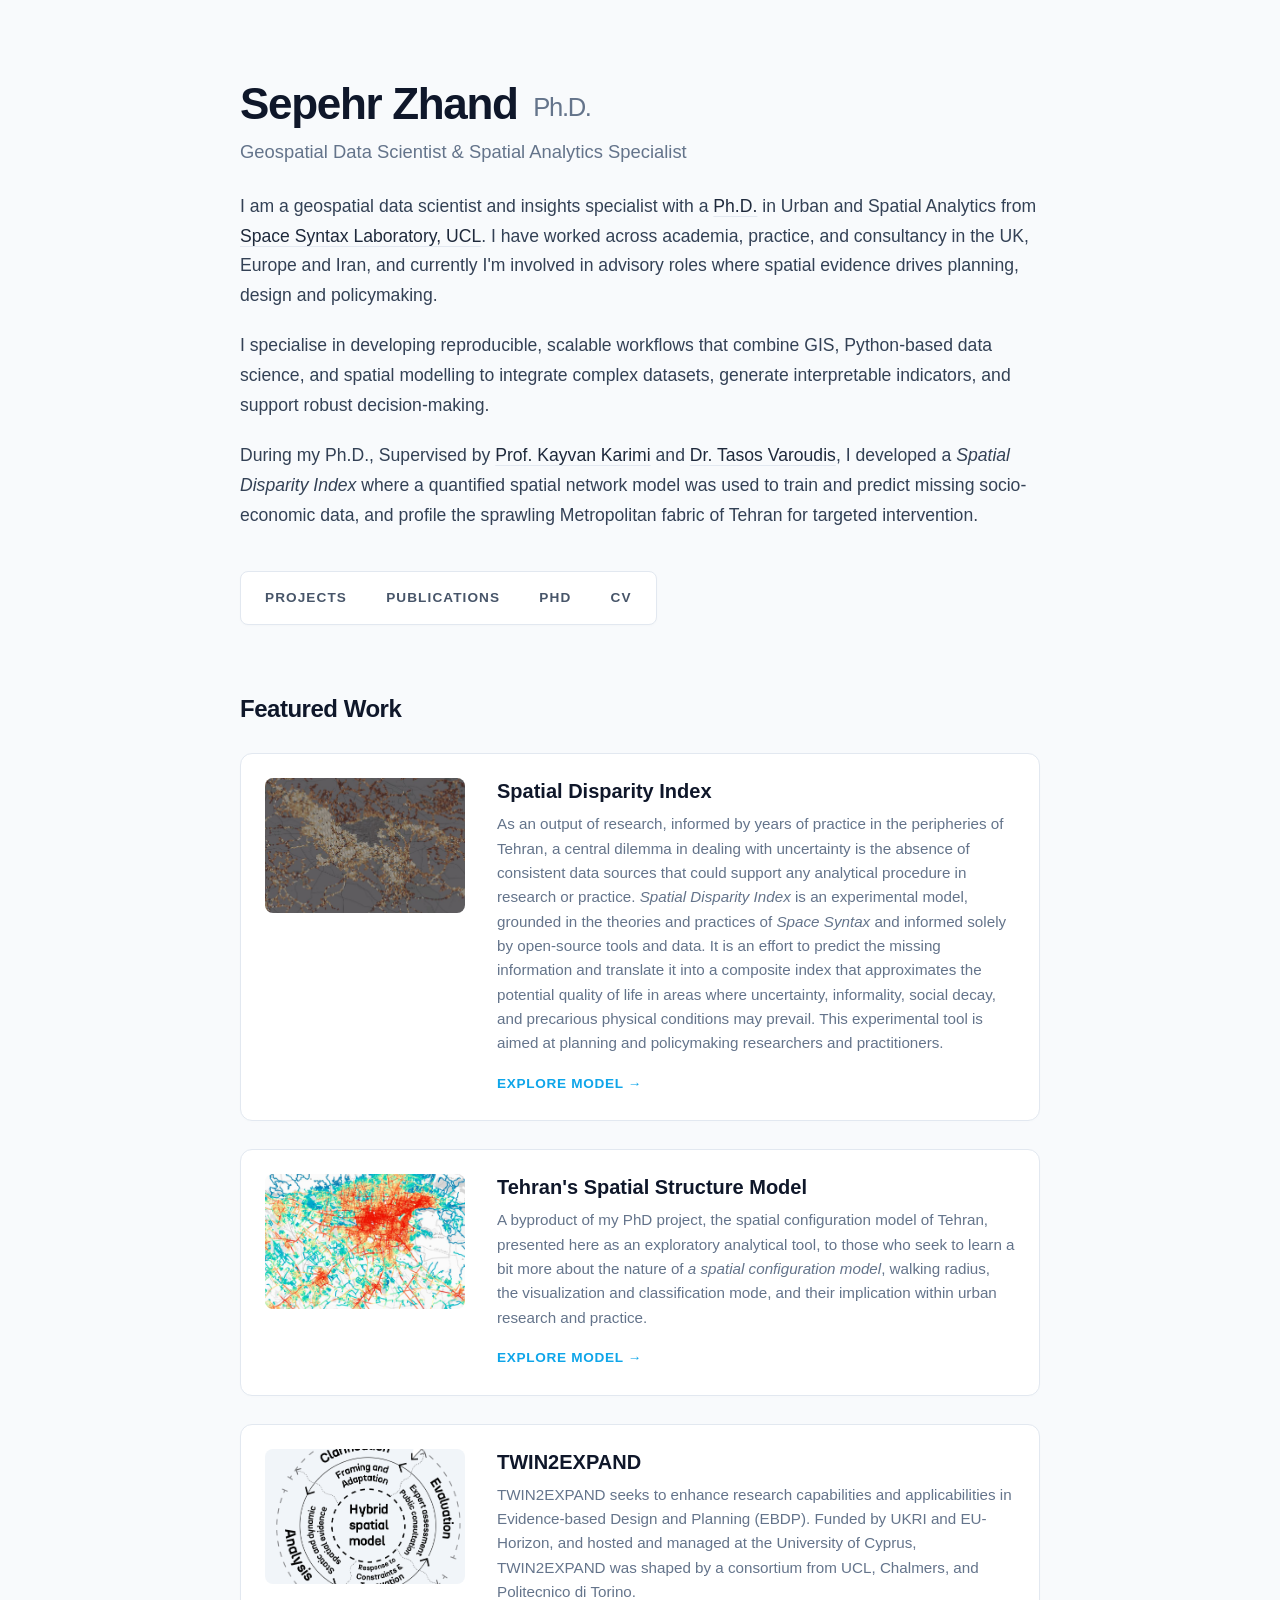
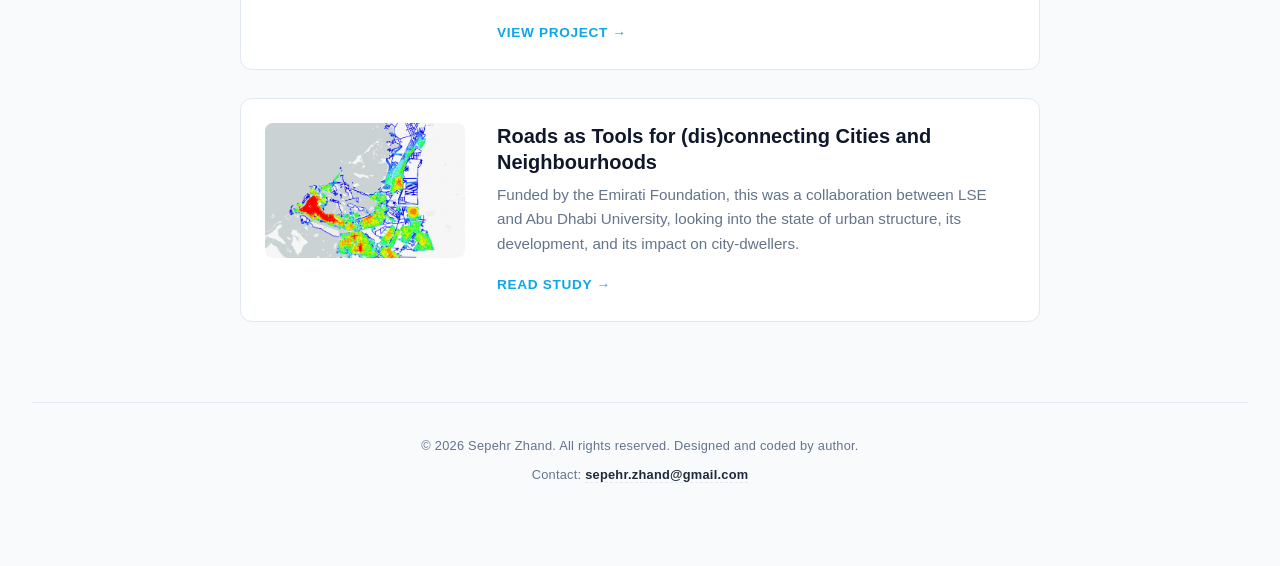
==== commit bc6e68c4: "bug fix" ====
--- a/index.html
+++ b/index.html
@@ -28,7 +28,7 @@
       <section class="intro">
         <p>
           I am a geospatial data scientist and insights specialist with a <a href="https://www.ucl.ac.uk/bartlett/architecture/people/mphilphd-students/architectural-space-computation-students/sepehr-zhand">Ph.D.</a> 
-          in Urban and Spatial Analytics from <a href="https://www.ucl.ac.uk/bartlett/architecture/research/space-syntax-laboratory">Space Syntax Laboratory, UCL</a>. I have worked across academia, practice, and consultancy in Iran and the UK, and currently I'm involved in advisory roles where spatial evidence drives planning, design and policymaking.
+          in Urban and Spatial Analytics from <a href="https://www.ucl.ac.uk/bartlett/architecture/research/space-syntax-laboratory">Space Syntax Laboratory, UCL</a>. I have worked across academia, practice, and consultancy in the UK, Europe and Iran, and currently I'm involved in advisory roles where spatial evidence drives planning, design and policymaking.
         </p>
         <p>
           I specialise in developing reproducible, scalable workflows that combine GIS, Python-based data
@@ -46,7 +46,7 @@
         <a href="https://github.com/sepehrzh">Projects</a>
         <a href="https://scholar.google.com/citations?user=4BRWw7YAAAAJ&hl=en">Publications</a>
         <a href="https://discovery.ucl.ac.uk/id/eprint/10216841/">PhD</a>
-        <a href="pdf/CV_SZ_feb_26.pdf">CV</a>
+        <a href="pdf/SZ_CV_Jul_26.pdf">CV</a>
       </nav>
 
       <section class="projects-section">
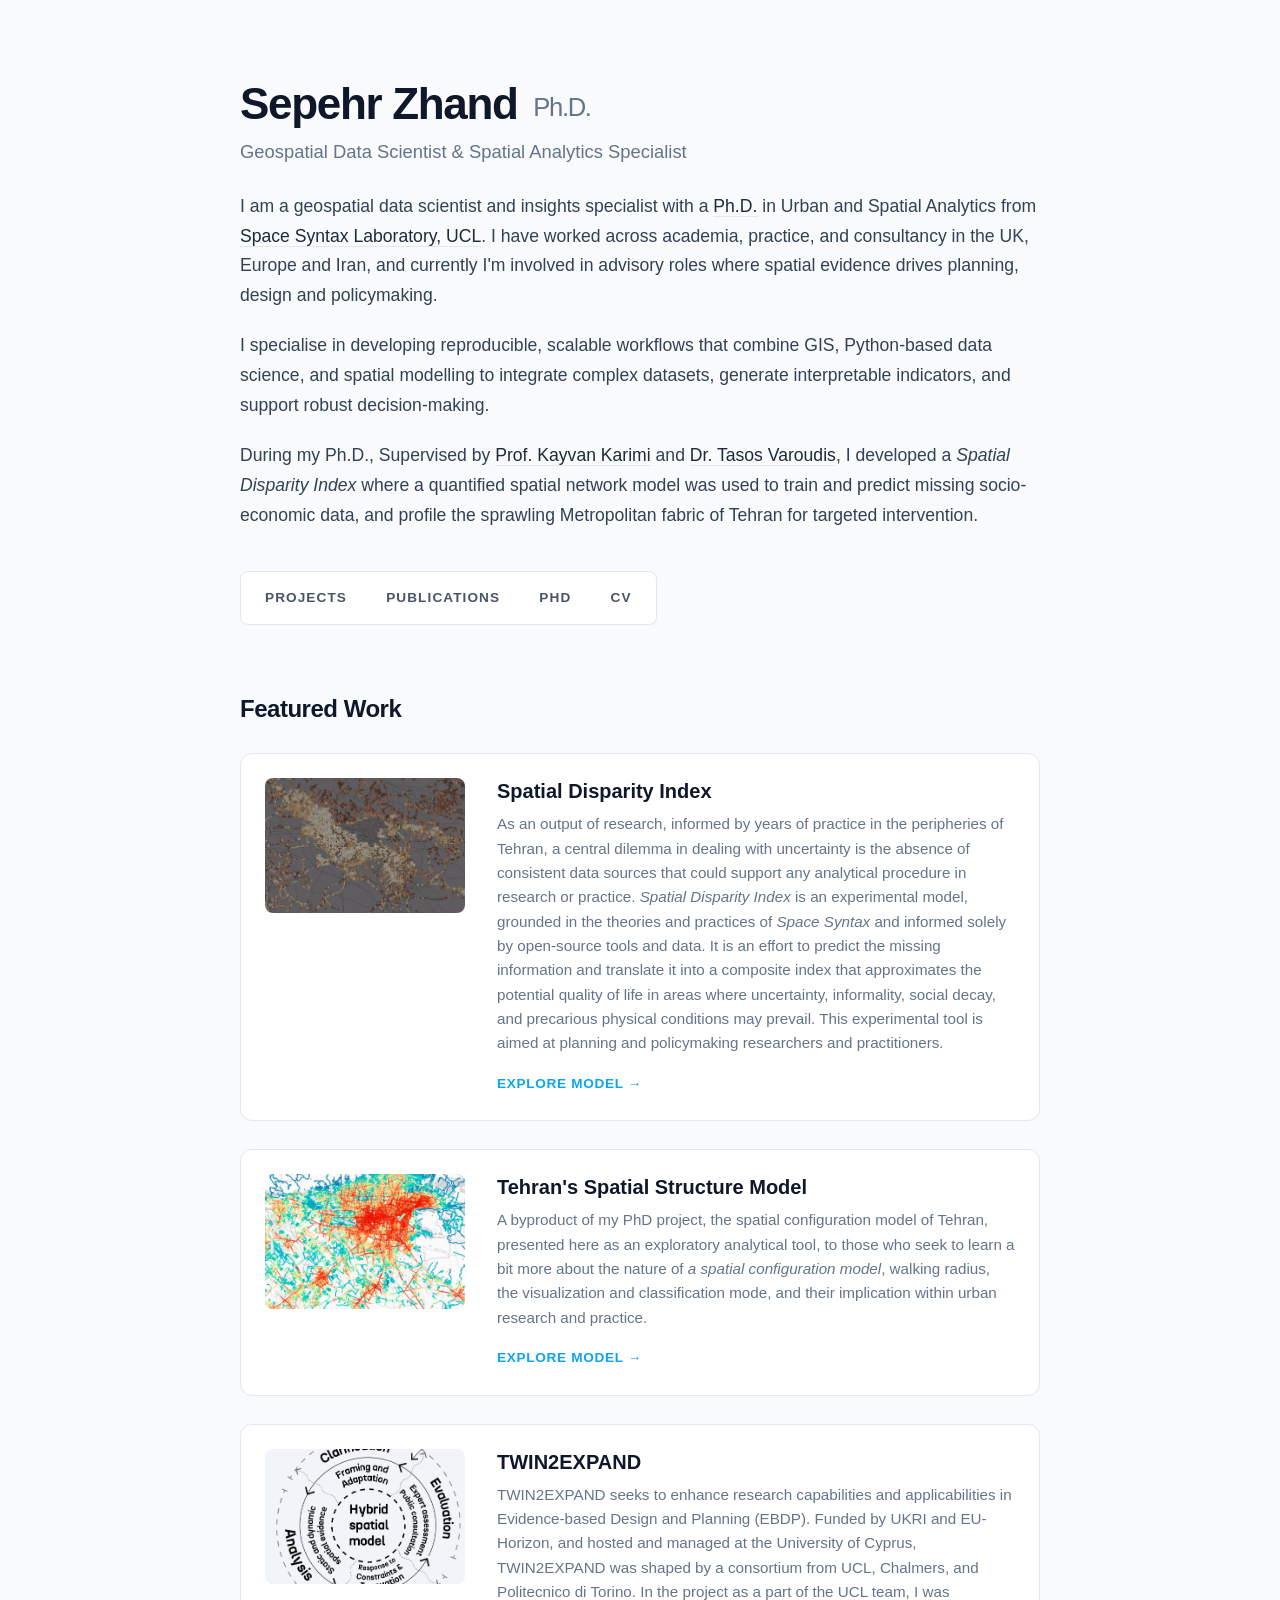
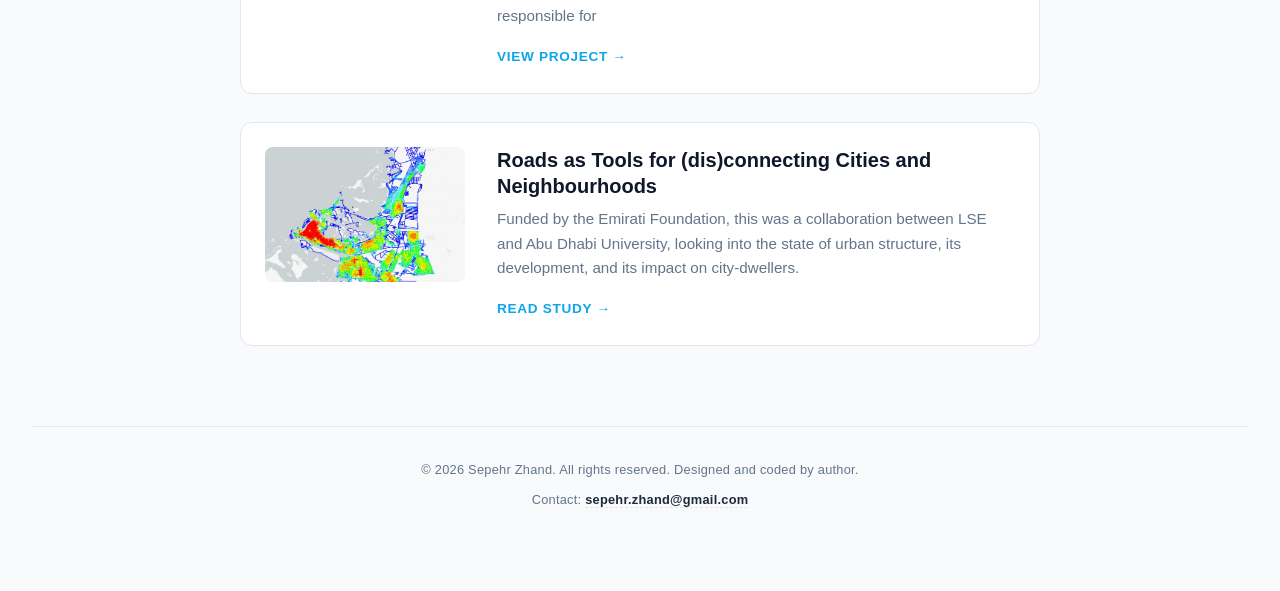
==== commit abf78997: "site update" ====
--- a/index.html
+++ b/index.html
@@ -1,6 +1,14 @@
 <!DOCTYPE html>
 <html lang="en">
 <head>
+  <script async src="https://www.googletagmanager.com/gtag/js?id=G-3QP1PSCG93"></script>
+  <script>
+    window.dataLayer = window.dataLayer || [];
+    function gtag(){dataLayer.push(arguments);}
+    gtag('js', new Date());
+
+    gtag('config', 'G-3QP1PSCG93');
+  </script>
   <meta charset="UTF-8">
   <meta name="viewport" content="width=device-width, initial-scale=1.0">
   <meta name="description" content="Portfolio of Dr. Sepehr Zhand, a Geospatial Data Scientist & Spatial Analytics Specialist specializing in urban networks, GIS, Python, and spatial modelling.">
@@ -88,6 +96,7 @@
               <h3><a href="https://twin2expand.surf.com.cy/">TWIN2EXPAND</a></h3>
               <p>
                 TWIN2EXPAND seeks to enhance research capabilities and applicabilities in Evidence-based Design and Planning (EBDP). Funded by UKRI and EU-Horizon, and hosted and managed at the University of Cyprus, TWIN2EXPAND was shaped by a consortium from UCL, Chalmers, and Politecnico di Torino.
+                In the project as a part of the UCL team, I was responsible for 
               </p>
               <span class="project-link-text">View Project →</span>
             </div>
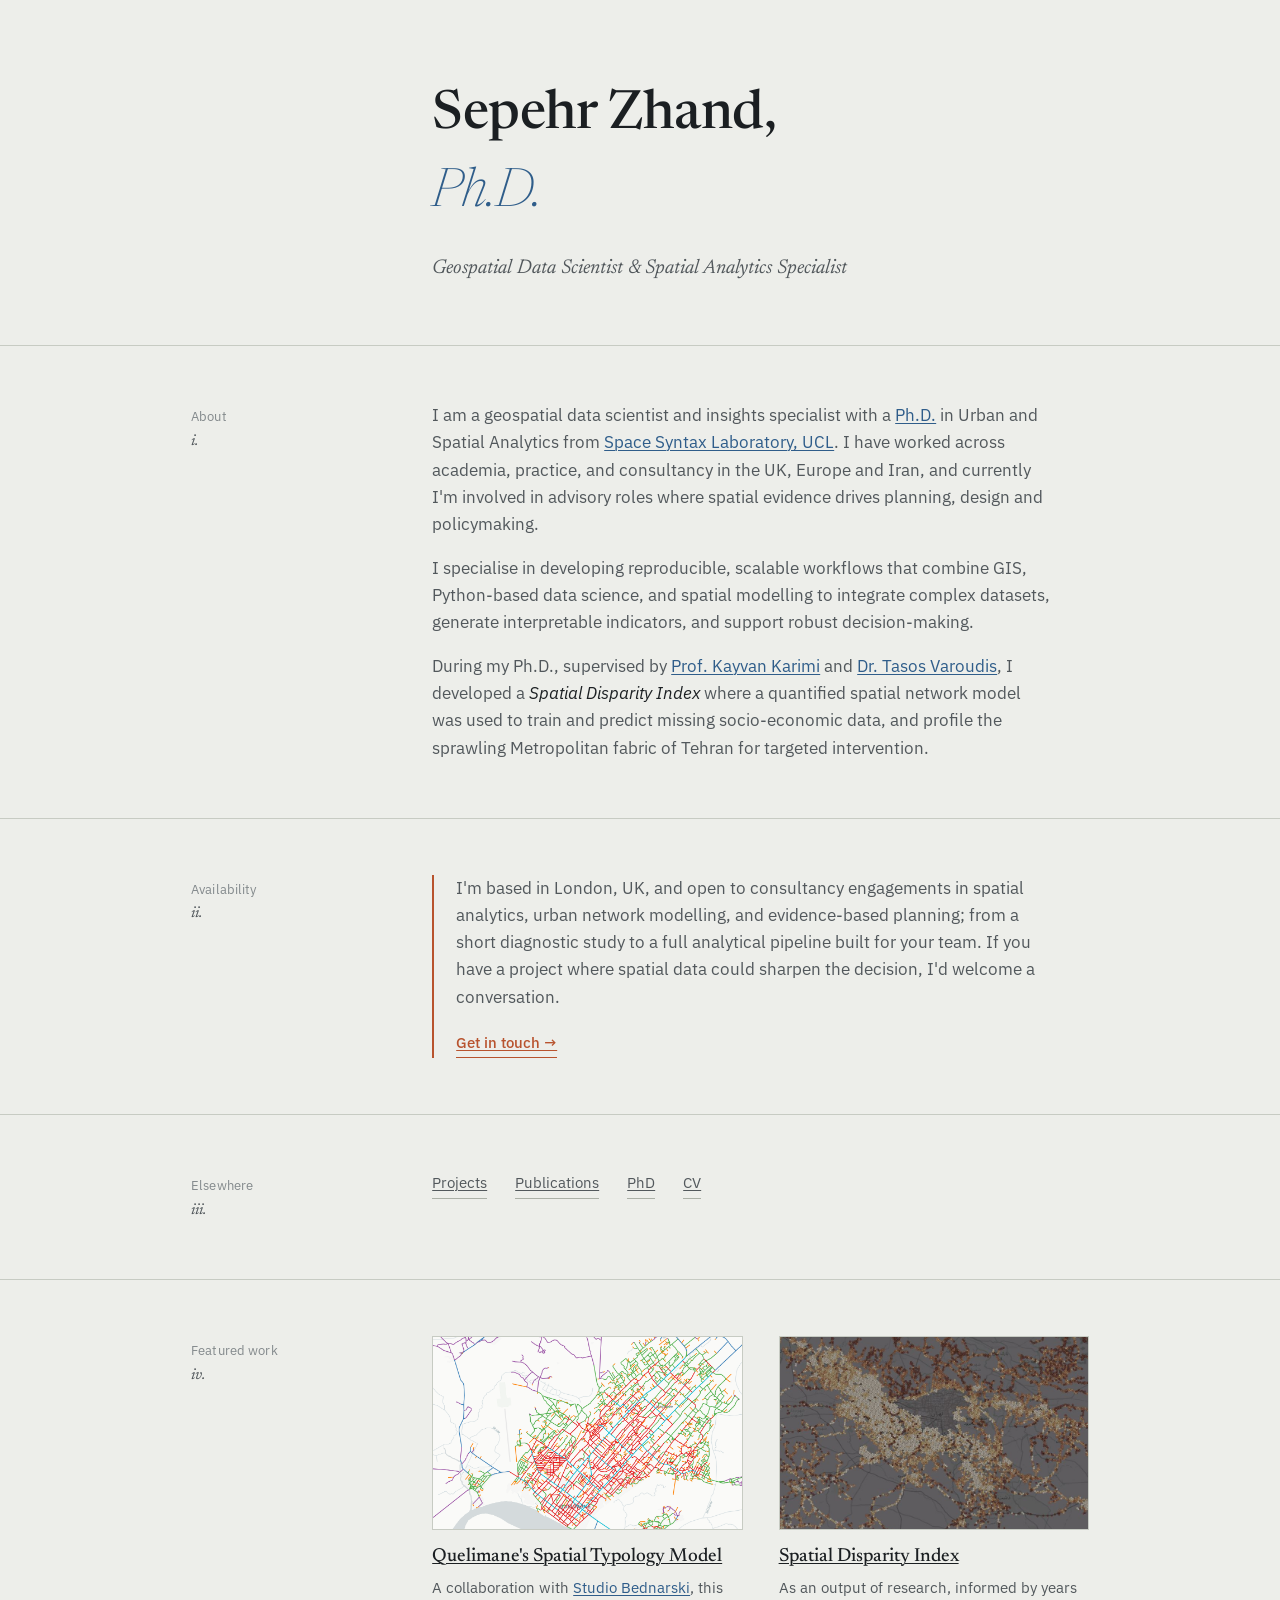
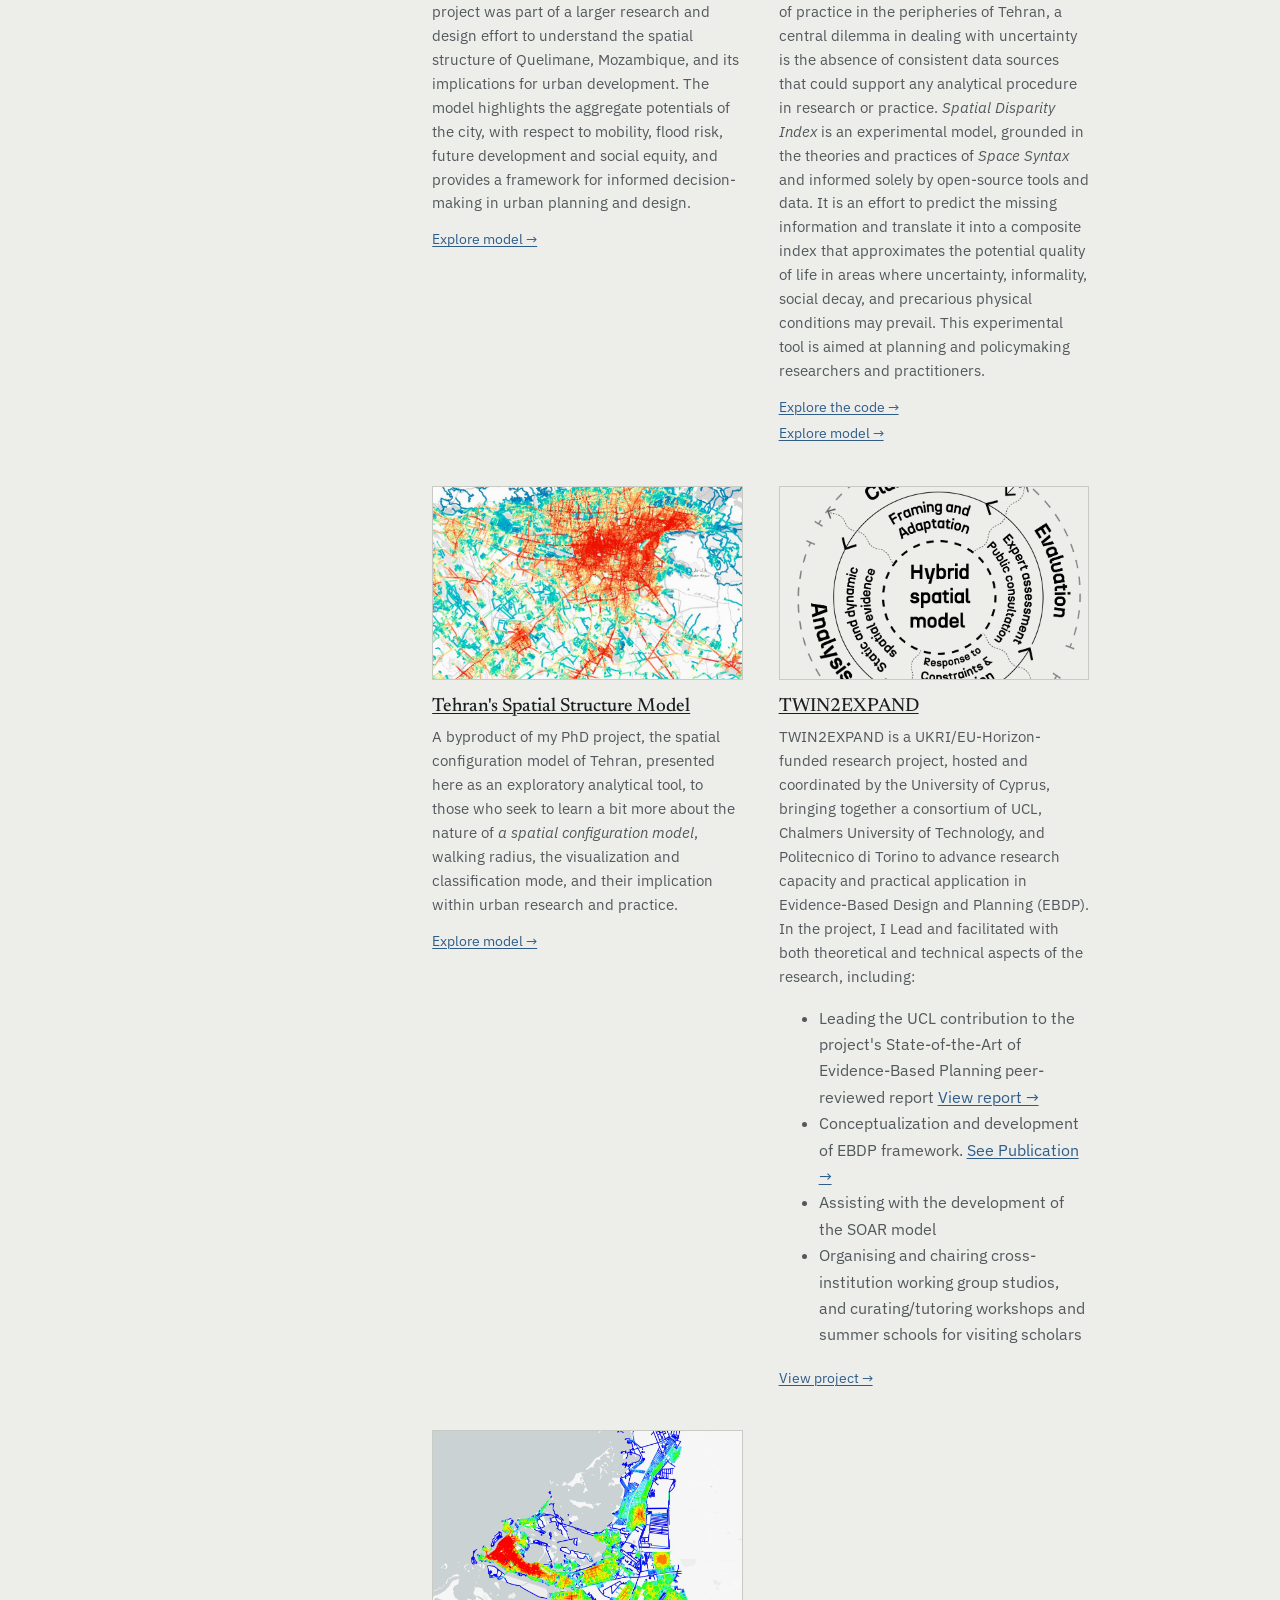
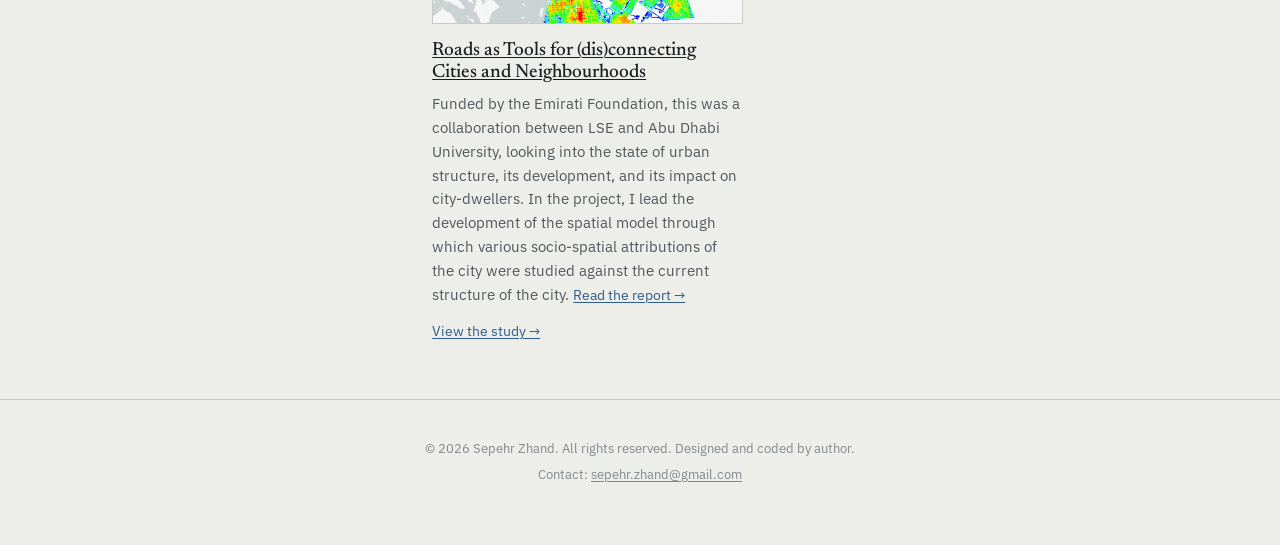
==== commit 2015a77b: "site update" ====
--- a/index.html
+++ b/index.html
@@ -21,110 +21,172 @@
   <meta property="og:image" content="img/tehran_spm.JPG">
   <title>Sepehr Zhand Ph.D. | Geospatial Data Scientist</title>
   <link rel="icon" href="data:image/svg+xml,<svg xmlns=%22http://www.w3.org/2000/svg%22 viewBox=%220 0 100 100%22><text y=%22.9em%22 font-size=%2290%22>🗺️</text></svg>">
+  <link rel="preconnect" href="https://fonts.googleapis.com">
+  <link rel="preconnect" href="https://fonts.gstatic.com" crossorigin>
+  <link href="https://fonts.googleapis.com/css2?family=Newsreader:ital,wght@0,400;0,500;0,600;1,400;1,500&family=IBM+Plex+Sans:ital,wght@0,400;0,500;0,600;1,400&display=swap" rel="stylesheet">
   <link rel="stylesheet" href="styles.css">
 </head>
 <body>
 
-  <div class="container">
+  <header class="hero">
+    <div class="row">
+      <div class="spine-label" aria-hidden="true"></div>
+      <div class="hero-content">
+        <h1 class="name">Sepehr Zhand, <span class="degree">Ph.D.</span></h1>
+        <p class="tagline">Geospatial Data Scientist &amp; Spatial Analytics Specialist</p>
+      </div>
+    </div>
+  </header>
 
-    <header class="profile-header">
-      <h1>Sepehr Zhand <span class="degree">Ph.D.</span></h1>
-      <p class="tagline">Geospatial Data Scientist & Spatial Analytics Specialist</p>
-    </header>
+  <main>
 
-    <main>
-      <section class="intro">
-        <p>
-          I am a geospatial data scientist and insights specialist with a <a href="https://www.ucl.ac.uk/bartlett/architecture/people/mphilphd-students/architectural-space-computation-students/sepehr-zhand">Ph.D.</a> 
-          in Urban and Spatial Analytics from <a href="https://www.ucl.ac.uk/bartlett/architecture/research/space-syntax-laboratory">Space Syntax Laboratory, UCL</a>. I have worked across academia, practice, and consultancy in the UK, Europe and Iran, and currently I'm involved in advisory roles where spatial evidence drives planning, design and policymaking.
-        </p>
-        <p>
-          I specialise in developing reproducible, scalable workflows that combine GIS, Python-based data
-          science, and spatial modelling to integrate complex datasets, generate interpretable indicators, and support robust
-          decision-making.
-        </p>
-        <p>
-          During my Ph.D., Supervised by <a href="https://profiles.ucl.ac.uk/1454-kayvan-karimi">Prof. Kayvan Karimi</a> and
-          <a href="https://profiles.ucl.ac.uk/34775-tasos-varoudis">Dr. Tasos Varoudis</a>, I developed a <em>Spatial Disparity Index</em> where a quantified spatial network model was used to train and predict
-          missing socio-economic data, and profile the sprawling Metropolitan fabric of Tehran for targeted intervention. 
-        </p>
-      </section>
+    <section class="intro" id="about">
+      <div class="row">
+        <div class="spine-label">About<span class="n">i.</span></div>
+        <div class="content">
+          <p>
+            I am a geospatial data scientist and insights specialist with a <a href="https://www.ucl.ac.uk/bartlett/architecture/people/mphilphd-students/architectural-space-computation-students/sepehr-zhand">Ph.D.</a>
+            in Urban and Spatial Analytics from <a href="https://www.ucl.ac.uk/bartlett/architecture/research/space-syntax-laboratory">Space Syntax Laboratory, UCL</a>. I have worked across academia, practice, and consultancy in the UK, Europe and Iran, and currently I'm involved in advisory roles where spatial evidence drives planning, design and policymaking.
+          </p>
+          <p>
+            I specialise in developing reproducible, scalable workflows that combine GIS, Python-based data
+            science, and spatial modelling to integrate complex datasets, generate interpretable indicators, and support robust
+            decision-making.
+          </p>
+          <p>
+            During my Ph.D., supervised by <a href="https://profiles.ucl.ac.uk/1454-kayvan-karimi">Prof. Kayvan Karimi</a> and
+            <a href="https://profiles.ucl.ac.uk/34775-tasos-varoudis">Dr. Tasos Varoudis</a>, I developed a <em>Spatial Disparity Index</em> where a quantified spatial network model was used to train and predict
+            missing socio-economic data, and profile the sprawling Metropolitan fabric of Tehran for targeted intervention.
+          </p>
+        </div>
+      </div>
+    </section>
 
-      <nav class="nav-links" aria-label="Main Navigation">
-        <a href="https://github.com/sepehrzh">Projects</a>
-        <a href="https://scholar.google.com/citations?user=4BRWw7YAAAAJ&hl=en">Publications</a>
-        <a href="https://discovery.ucl.ac.uk/id/eprint/10216841/">PhD</a>
-        <a href="pdf/SZ_CV_Jul_26.pdf">CV</a>
-      </nav>
+    <section class="availability" id="availability">
+      <div class="row">
+        <div class="spine-label">Availability<span class="n">ii.</span></div>
+        <div class="content">
+          <p>
+            I'm based in London, UK, and open to consultancy engagements in spatial analytics, urban network modelling, and evidence-based planning; from a short diagnostic study to a full analytical pipeline built for your team. If you have a project where spatial data could sharpen the decision, I'd welcome a conversation.
+          </p>
+          <a class="cta-link" href="mailto:sepehr.zhand@gmail.com?subject=Consultancy%20enquiry">Get in touch →</a>
+        </div>
+      </div>
+    </section>
 
-      <section class="projects-section">
-        <h2 class="section-title">Featured Work</h2>
-        
-        <div class="projects-grid">
+    <section class="nav-section">
+      <div class="row">
+        <div class="spine-label">Elsewhere<span class="n">iii.</span></div>
+        <div class="content">
+          <nav class="nav-links" aria-label="Main Navigation">
+            <a href="https://github.com/sepehrzh">Projects</a>
+            <a href="https://scholar.google.com/citations?user=4BRWw7YAAAAJ&hl=en">Publications</a>
+            <a href="https://discovery.ucl.ac.uk/id/eprint/10216841/">PhD</a>
+            <a href="cv.html">CV</a>
+          </nav>
+        </div>
+      </div>
+    </section>
 
-          <article class="project-card">
-            <div class="project-image">
-              <img src="img/sdi_tehran.JPG" alt="Tehran's Spatial Disparity Index">
-            </div>
-            <div class="project-content">
-              <h3><a href="https://sepehrzh.github.io/sdi/index.html">Spatial Disparity Index</a></h3>
-              <p>
-                As an output of research, informed by years of practice in the peripheries of Tehran, a central dilemma in dealing with uncertainty is the absence of consistent data sources that could support any analytical procedure in research or practice. <i>Spatial Disparity Index</i> is an experimental model, grounded in the theories and practices of <i>Space Syntax</i> and informed solely by open-source tools and data. It is an effort to predict the missing information and translate it into a composite index that approximates the potential quality of life in areas where uncertainty, informality, social decay, and precarious physical conditions may prevail. This experimental tool is aimed at planning and policymaking researchers and practitioners.
-              </p>
-              <span class="project-link-text">Explore Model →</span>
-            </div>
-          </article>
+    <section class="projects-section" id="work">
+      <div class="row">
+        <div class="spine-label">Featured work<span class="n">iv.</span></div>
+        <div class="content">
 
-          <article class="project-card">
-            <div class="project-image">
-              <img src="img/tehran_spm.JPG" alt="Tehran Spatial Structure Model visualization map">
-            </div>
-            <div class="project-content">
-              <h3><a href="https://sepehrzh.github.io/tehran_spm/teh.html">Tehran's Spatial Structure Model</a></h3>
-              <p>
-                A byproduct of my PhD project, the spatial configuration model of Tehran, presented here as an exploratory analytical tool, to those who seek to learn a bit more about the nature of <em>a spatial configuration model</em>, walking radius, the visualization and classification mode, and their implication within urban research and practice.
-              </p>
-              <span class="project-link-text">Explore Model →</span>
-            </div>
-          </article>
+          <div class="projects-grid">
 
-          <article class="project-card">
-            <div class="project-image">
-              <img src="img/ebdp.png" alt="TWIN2EXPAND Project diagram">
-            </div>
-            <div class="project-content">
-              <h3><a href="https://twin2expand.surf.com.cy/">TWIN2EXPAND</a></h3>
-              <p>
-                TWIN2EXPAND seeks to enhance research capabilities and applicabilities in Evidence-based Design and Planning (EBDP). Funded by UKRI and EU-Horizon, and hosted and managed at the University of Cyprus, TWIN2EXPAND was shaped by a consortium from UCL, Chalmers, and Politecnico di Torino.
-                In the project as a part of the UCL team, I was responsible for 
-              </p>
-              <span class="project-link-text">View Project →</span>
-            </div>
-          </article>
+            <article class="project-card">
+              <div class="project-image">
+                <img src="img/que.PNG" alt="Quelimane's spatial typology">
+              </div>
+              <div class="project-content">
+                <h3><a href="https://www.studio-bednarski.com/map.html">Quelimane's Spatial Typology Model</a></h3>
+                <p>
+                  A collaboration with <a href="https://www.studio-bednarski.com/">Studio Bednarski</a>, this project was part of a larger research and design effort to understand the spatial structure of Quelimane, Mozambique, and its implications for urban development. The model highlights the aggregate potentials of the city, with respect to mobility, flood risk, future development and social equity, and provides a framework for informed decision-making in urban planning and design.
+                </p>
+                <a class="project-link-text" href="https://www.studio-bednarski.com/map.html">Explore model →</a>
+              </div>
+            </article>
 
-          <article class="project-card">
-            <div class="project-image">
-              <img src="img/Whole_boundary_INTr2km.jpg" alt="Abu Dhabi road network spatial study map">
-            </div>
-            <div class="project-content">
-              <h3><a href="https://www.lse.ac.uk/cities/research/cities-environment-and-climate-change/Roads-as-Tools-for-disconnecting-Cities-and-Neighbourhoods-a-socio-spatial-study-of-Abu-Dhabi">Roads as Tools for (dis)connecting Cities and Neighbourhoods</a></h3>
-              <p>
-                Funded by the Emirati Foundation, this was a collaboration between LSE and Abu Dhabi University, looking into the state of urban structure, its development, and its impact on city-dwellers.
-              </p>
-              <span class="project-link-text">Read Study →</span>
-            </div>
-          </article>
+            <article class="project-card">
+              <div class="project-image">
+                <img src="img/sdi_tehran.JPG" alt="Tehran's Spatial Disparity Index">
+              </div>
+              <div class="project-content">
+                <h3><a href="https://sepehrzh.github.io/sdi/index.html">Spatial Disparity Index</a></h3>
+                <p>
+                  As an output of research, informed by years of practice in the peripheries of Tehran, a central dilemma in dealing with uncertainty is the absence of consistent data sources that could support any analytical procedure in research or practice. <i>Spatial Disparity Index</i> is an experimental model, grounded in the theories and practices of <i>Space Syntax</i> and informed solely by open-source tools and data. It is an effort to predict the missing information and translate it into a composite index that approximates the potential quality of life in areas where uncertainty, informality, social decay, and precarious physical conditions may prevail. This experimental tool is aimed at planning and policymaking researchers and practitioners.
+                </p>
+                <a class="project-link-text" href="https://github.com/sepehrzh/sdi-tehran">Explore the code →</a> <br>
+                <a class="project-link-text" href="https://sepehrzh.github.io/sdi/index.html">Explore model →</a>
+              </div>
+            </article>
 
+            <article class="project-card">
+              <div class="project-image">
+                <img src="img/tehran_spm.JPG" alt="Tehran Spatial Structure Model visualization map">
+              </div>
+              <div class="project-content">
+                <h3><a href="https://sepehrzh.github.io/tehran_spm/teh.html">Tehran's Spatial Structure Model</a></h3>
+                <p>
+                  A byproduct of my PhD project, the spatial configuration model of Tehran, presented here as an exploratory analytical tool, to those who seek to learn a bit more about the nature of <em>a spatial configuration model</em>, walking radius, the visualization and classification mode, and their implication within urban research and practice.
+                </p>
+                <a class="project-link-text" href="https://sepehrzh.github.io/tehran_spm/teh.html">Explore model →</a>
+              </div>
+            </article>
+
+            <article class="project-card">
+              <div class="project-image">
+                <img src="img/ebdp.png" alt="TWIN2EXPAND Project diagram">
+              </div>
+              <div class="project-content">
+                <h3><a href="https://twin2expand.surf.com.cy/">TWIN2EXPAND</a></h3>
+                <p>
+                  TWIN2EXPAND is a UKRI/EU-Horizon-funded research project, hosted and coordinated by the University of Cyprus, 
+                  bringing together a consortium of UCL, Chalmers University of Technology, and Politecnico di Torino 
+                  to advance research capacity and practical application in Evidence-Based Design and Planning (EBDP).
+                  <br>
+                  In the project, I Lead and facilitated with both theoretical and technical aspects of the research, including:
+                  <ul>
+                    <li>Leading the UCL contribution to the project's State-of-the-Art of Evidence-Based Planning peer-reviewed report <a href="https://twin2expand.surf.com.cy/wp-content/uploads/2025/10/D3.2-State-of-the-Art-of-EBDP.pdf">View report →</a> </li>
+                    <li>Conceptualization and development of EBDP framework. <a href="https://www.mdpi.com/2413-8851/9/11/457">See Publication →</a></li>
+                    <li>Assisting with the development of the SOAR model</li>
+                    <li>Organising and chairing cross-institution working group studios, and curating/tutoring workshops and summer schools for visiting scholars</li>
+                  </ul>
+                </p>
+                <a class="project-link-text" href="https://twin2expand.surf.com.cy/">View project →</a>
+              </div>
+            </article>
+
+            <article class="project-card">
+              <div class="project-image">
+                <img src="img/Whole_boundary_INTr2km.jpg" alt="Abu Dhabi road network spatial study map">
+              </div>
+              <div class="project-content">
+                <h3><a href="https://www.lse.ac.uk/cities/research/cities-environment-and-climate-change/Roads-as-Tools-for-disconnecting-Cities-and-Neighbourhoods-a-socio-spatial-study-of-Abu-Dhabi">Roads as Tools for (dis)connecting Cities and Neighbourhoods</a></h3>
+                <p>
+                  Funded by the Emirati Foundation, this was a collaboration between LSE and Abu Dhabi University, 
+                  looking into the state of urban structure, its development, and its impact on city-dwellers.
+                  In the project, I lead the development of the spatial model through which various socio-spatial attributions of the city were studied against the current structure of the city.
+                  <a class="project-link-text" href="https://researchonline.lse.ac.uk/id/eprint/121109/">Read the report →</a>
+                </p>
+                <a class="project-link-text" href="https://www.lse.ac.uk/cities/research/cities-environment-and-climate-change/Roads-as-Tools-for-disconnecting-Cities-and-Neighbourhoods-a-socio-spatial-study-of-Abu-Dhabi">View the study →</a>
+              </div>
+            </article>
+
+          </div>
         </div>
-      </section>
-    </main>
+      </div>
+    </section>
 
-  </div>
+  </main>
+
   <footer class="site-footer">
-      <p class="footer-copyright">&copy; 2026 Sepehr Zhand. All rights reserved. Designed and coded by author.</p>
-      <p class="footer-contact">
-        Contact: <a href="mailto:sepehr.zhand@gmail.com">sepehr.zhand@gmail.com</a>
-      </p>
-    </footer>
+    <p class="footer-copyright">&copy; 2026 Sepehr Zhand. All rights reserved. Designed and coded by author.</p>
+    <p class="footer-contact">
+      Contact: <a href="mailto:sepehr.zhand@gmail.com">sepehr.zhand@gmail.com</a>
+    </p>
+  </footer>
+
 </body>
-</html>+</html>
--- a/styles.css
+++ b/styles.css
@@ -1,286 +1,451 @@
-/* Modern Reset & CSS Variables */
-:root {
-  --bg-color: #f8fafc;
-  --text-main: #1e293b;
-  --text-muted: #64748b;
-  --accent: #0ea5e9;
-  --accent-hover: #0284c7;
-  --card-bg: #ffffff;
-  --border-color: #e2e8f0;
-  --max-width: 800px;
-}
-
-* {
-  box-sizing: border-box;
+:root{
+  --paper: #EDEEEA;
+  --paper-deep: #E2E4DD;
+  --ink: #1B1F22;
+  --ink-soft: #52585C;
+  --ink-faint: #83898C;
+  --blue: #2F5D8A;
+  --rust: #B8532E;
+  --line: #C7CBC3;
+  --line-strong: #ABB0A7;
+  --max: 780px;
+  --gutter: clamp(20px, 5vw, 64px);
+  --spine: 190px;
+}
+
+*{ box-sizing: border-box; }
+
+html{ scroll-behavior: smooth; }
+
+body{
+  margin:0;
+  background: var(--paper);
+  color: var(--ink);
+  font-family: 'IBM Plex Sans', system-ui, sans-serif;
+  font-size: 16px;
+  line-height: 1.65;
+  -webkit-font-smoothing: antialiased;
+}
+
+a{ color: var(--blue); text-decoration-thickness: 1px; text-underline-offset: 2px; }
+a:hover{ color: var(--rust); }
+a:focus-visible{ outline: 2px solid var(--blue); outline-offset: 3px; }
+
+h1, h2, h3{
+  font-family: 'Newsreader', Georgia, serif;
+  font-weight: 500;
+  line-height: 1.15;
   margin: 0;
-  padding: 0;
-}
-
-body {
-  font-family: -apple-system, BlinkMacSystemFont, "Segoe UI", Roboto, Helvetica, Arial, sans-serif;
-  background-color: var(--bg-color);
-  color: var(--text-main);
-  line-height: 1.7;
-  padding: 5rem 2rem;
-}
-
-/* Container */
-.container {
-  max-width: var(--max-width);
+  color: var(--ink);
+}
+
+p{ margin: 0 0 1em 0; }
+p:last-child{ margin-bottom: 0; }
+
+img{ max-width: 100%; display: block; }
+
+/* ---------- Layout shell ---------- */
+
+.row{
+  display: grid;
+  grid-template-columns: var(--spine) 1fr;
+  column-gap: clamp(24px, 4vw, 56px);
+  max-width: calc(var(--max) + var(--spine) + 56px);
   margin: 0 auto;
-}
-
-/* Profile Header Section */
-.profile-header {
-  margin-bottom: 1.5rem;
-}
-
-h1 {
-  font-size: 2.75rem;
-  font-weight: 800;
-  letter-spacing: -0.03em;
-  color: #0f172a;
-  line-height: 1.1;
-  margin-bottom: 0.5rem;
-}
-
-h1 .degree {
-  font-style: normal;
-  font-weight: 300;
-  color: var(--text-muted);
-  font-size: 1.6rem;
-  vertical-align: middle;
-  margin-left: 0.3rem;
-}
-
-.tagline {
-  font-size: 1.15rem;
-  color: var(--text-muted);
+  padding: 0 var(--gutter);
+}
+
+.spine-label{
+  font-size: 13px;
+  letter-spacing: 0.01em;
+  color: var(--ink-faint);
+  padding-top: 4px;
+}
+
+.spine-label .n{
+  display: block;
+  font-family: 'Newsreader', serif;
+  font-style: italic;
+  font-size: 15px;
+  color: var(--ink-soft);
+  margin-top: 2px;
+}
+
+section{
+  padding: 56px 0;
+  border-top: 1px solid var(--line);
+}
+
+section .content{ max-width: var(--max); color: var(--ink-soft); }
+
+/* ---------- Hero ---------- */
+
+.hero{
+  position: relative;
+  overflow: hidden;
+  padding: 84px 0 60px;
+}
+
+.hero .row{ position: relative; z-index: 2; }
+
+.hero-net{
+  position: absolute;
+  inset: 0;
+  z-index: 1;
+  pointer-events: none;
+}
+
+.hero-net svg{ width: 100%; height: 100%; display: block; }
+
+.hero-content h1{
+  font-size: clamp(34px, 5vw, 50px);
+  letter-spacing: -0.01em;
+}
+
+.hero .degree{
+  font-style: italic;
+  color: var(--blue);
+  font-weight: 50;
+}
+
+.tagline{
+  font-family: 'Newsreader', serif;
+  font-style: italic;
+  font-size: clamp(17px, 1.8vw, 20px);
+  color: var(--ink-soft);
+  margin-top: 12px;
+}
+
+/* ---------- CV hero (name / role / intro / contact strip) ---------- */
+
+.hero h1.name{
+  font-size: clamp(36px, 5.4vw, 54px);
+  letter-spacing: -0.01em;
+}
+
+.hero h3.name{
+  font-style: italic;
   font-weight: 500;
-}
-
-/* Intro Text Paragraphs */
-.intro {
-  font-size: 1.1rem;
-  color: #334155;
-  margin-bottom: 2.5rem;
-}
-
-.intro p {
-  margin-bottom: 1.25rem;
-}
-
-.intro p:last-child {
-  margin-bottom: 0;
-}
-
-.intro a {
-  color: var(--text-main);
-  text-decoration: underline;
-  text-decoration-color: var(--border-color);
-  text-underline-offset: 4px;
+  font-size: clamp(18px, 2vw, 22px);
+  color: var(--ink-soft);
+  margin-top: 10px;
+}
+
+.hero .intro{
+  margin-top: 30px;
+  max-width: 62ch;
+  font-size: 17px;
+  color: var(--ink-soft);
+}
+
+.hero .intro strong{ color: var(--ink); font-weight: 600; }
+
+.contact-strip{
+  margin-top: 34px;
+  display: flex;
+  flex-wrap: wrap;
+  gap: 8px 22px;
+  font-size: 14.5px;
+  color: var(--ink-soft);
+}
+
+.contact-strip a{ color: var(--ink-soft); }
+.contact-strip a:hover{ color: var(--rust); }
+
+/* ---------- Intro / prose sections ---------- */
+
+.intro .content p{ font-size: 16.5px; max-width: 62ch; }
+.intro .content em{ color: var(--ink); font-style: italic; }
+
+/* ---------- Availability ---------- */
+
+.availability .content{
+  border-left: 2px solid var(--rust);
+  padding-left: 22px;
+}
+
+.availability p{ font-size: 16.5px; max-width: 58ch; }
+
+.cta-link{
+  display: inline-block;
+  margin-top: 4px;
+  font-size: 15px;
   font-weight: 500;
-  transition: all 0.2s ease;
-}
-
-.intro a:hover {
-  color: var(--accent);
-  text-decoration-color: var(--accent);
-}
-
-/* Grounded Navigation Bar */
-.nav-links {
+  color: var(--rust);
+  border-bottom: 1px solid var(--rust);
+  padding-bottom: 1px;
+}
+
+.cta-link:hover{ color: var(--blue); border-color: var(--blue); }
+
+/* ---------- Nav links ---------- */
+
+.nav-links{
   display: flex;
-  gap: 0.25rem;
-  margin-bottom: 4rem;
-  background-color: #ffffff;
-  border: 1px solid var(--border-color);
-  border-radius: 8px;
-  padding: 0.4rem;
-  width: max-content;
-  box-shadow: 0 1px 3px rgba(0, 0, 0, 0.02);
-}
-
-.nav-links a {
-  font-weight: 700;
-  color: #475569;
-  text-decoration: none;
-  font-size: 0.85rem;
-  text-transform: uppercase;
-  letter-spacing: 0.08em;
-  padding: 0.5rem 1.1rem;
-  border-radius: 6px;
-  transition: all 0.2s ease;
-}
-
-.nav-links a:hover {
-  color: var(--accent);
-  background-color: #f1f5f9;
-}
-
-/* Featured Projects Layout */
-.projects-section {
-  margin-top: 2rem;
-}
-
-.section-title {
-  font-size: 1.5rem;
-  font-weight: 700;
-  letter-spacing: -0.02em;
-  margin-bottom: 1.5rem;
-  color: #0f172a;
-}
-
-.projects-grid {
+  flex-wrap: wrap;
+  gap: 10px 28px;
+}
+
+.nav-links a{
+  font-size: 15px;
+  color: var(--ink-soft);
+  padding-bottom: 2px;
+  border-bottom: 1px solid var(--line-strong);
+}
+
+.nav-links a:hover{
+  color: var(--rust);
+  border-color: var(--rust);
+}
+
+/* ---------- Projects ---------- */
+
+.projects-grid{
+  display: grid;
+  grid-template-columns: repeat(2, 1fr);
+  gap: 40px 36px;
+}
+
+.project-card{
   display: flex;
   flex-direction: column;
-  gap: 1.75rem;
-}
-
-/* Individual Project Cards */
-.project-card {
-  display: grid;
-  grid-template-columns: 200px 1fr;
-  gap: 2rem;
-  background: var(--card-bg);
-  padding: 1.5rem;
-  border-radius: 12px;
-  border: 1px solid var(--border-color);
-  box-shadow: 0 1px 3px rgba(0, 0, 0, 0.01);
-  transition: transform 0.22s ease, box-shadow 0.22s ease, border-color 0.22s ease;
-  position: relative; /* Crucial for full-card clickability trick */
-}
-
-.project-card:hover {
-  transform: translateY(-3px);
-  box-shadow: 0 16px 24px -10px rgba(15, 23, 42, 0.08);
-  border-color: #cbd5e1;
-}
-
-/* Project Images */
-.project-image {
-  width: 100%;
-  height: 135px;
+}
+
+.project-image{
+  border: 1px solid var(--line);
   overflow: hidden;
-  border-radius: 8px;
-  background-color: #f1f5f9;
-}
-
-.project-image img {
+  margin-bottom: 16px;
+  aspect-ratio: 16 / 10;
+}
+
+.project-image img{
   width: 100%;
   height: 100%;
   object-fit: cover;
-  transition: transform 0.3s ease;
-}
-
-.project-card:hover .project-image img {
-  transform: scale(1.04);
-}
-
-/* Project Content & Full-Card Click Link */
-.project-content h3 {
-  font-size: 1.25rem;
-  font-weight: 700;
-  line-height: 1.3;
-}
-
-.project-content h3 a {
-  color: #0f172a;
+}
+
+.project-content h3{
+  font-size: 19px;
+  margin-bottom: 8px;
+}
+
+.project-content h3 a{
+  color: var(--ink);
+}
+
+.project-content h3 a:hover{ color: var(--rust); }
+
+.project-content p{
+  font-size: 14.5px;
+  color: var(--ink-soft);
+  margin-bottom: 10px;
+}
+
+.project-link-text{
+  font-size: 13.5px;
+  color: var(--blue);
+}
+
+.project-card:hover .project-link-text{ color: var(--rust); }
+
+/* ---------- CV entries (roles / degrees) ---------- */
+
+.entry{ margin-bottom: 38px; }
+.entry:last-child{ margin-bottom: 0; }
+
+.entry-head{
+  display: flex;
+  justify-content: space-between;
+  align-items: baseline;
+  gap: 16px;
+  flex-wrap: wrap;
+  margin-bottom: 4px;
+}
+
+.entry-title{
+  font-family: 'Newsreader', serif;
+  font-size: 19px;
+  font-weight: 500;
+  color: var(--blue);
+}
+
+.entry-date{
+  font-size: 13.5px;
+  color: var(--ink-faint);
+  white-space: nowrap;
+  font-variant-numeric: tabular-nums;
+}
+
+.entry-org{
+  font-size: 14.5px;
+  color: var(--blue);
+  margin-bottom: 12px;
+}
+
+.entry ul{ margin: 0; padding-left: 18px; color: var(--ink-soft); }
+.entry li{ margin-bottom: 7px; }
+.entry li:last-child{ margin-bottom: 0; }
+.entry li::marker{ color: var(--line-strong); }
+
+/* ---------- CV education ---------- */
+
+.degree{
+  display: grid;
+  grid-template-columns: 1fr auto;
+  gap: 4px 16px;
+  padding: 16px 0;
+  border-bottom: 1px solid var(--line);
+  align-items: baseline;
+}
+.degree:last-child{ border-bottom: none; }
+.degree-name{ font-family: 'Newsreader', serif; font-size: 16px; }
+.degree-org{ grid-column: 1; font-size: 16px; color: var(--ink-soft); }
+.degree-date{ font-size: 13.5px; color: var(--ink-faint); font-variant-numeric: tabular-nums; }
+
+/* ---------- CV publications ---------- */
+
+.pub-group{ margin-bottom: 30px; }
+.pub-group:last-child{ margin-bottom: 0; }
+.pub-group h3{
+  font-family: 'IBM Plex Sans', sans-serif;
+  font-size: 13.5px;
+  font-weight: 600;
+  color: var(--ink-faint);
+  margin-bottom: 12px;
+}
+.pub-list{ margin: 0; padding: 0; list-style: none; counter-reset: pub; }
+.pub-list li{
+  counter-increment: pub;
+  position: relative;
+  padding-left: 30px;
+  margin-bottom: 12px;
+  font-size: 14.5px;
+  color: var(--ink-soft);
+}
+.pub-list li::before{
+  content: counter(pub) ".";
+  position: absolute;
+  left: 0;
+  color: var(--ink-faint);
+  font-variant-numeric: tabular-nums;
+}
+.pub-list li strong{ color: var(--ink); font-weight: 500; }
+
+/* ---------- CV awards / activities ---------- */
+
+.plain-list{ margin: 0; padding-left: 18px; color: var(--ink-soft); }
+.plain-list li{ margin-bottom: 10px; }
+.plain-list li:last-child{ margin-bottom: 0; }
+.plain-list li::marker{ color: var(--line-strong); }
+.plain-list .when{ color: var(--ink-faint); font-size: 13.5px; }
+
+/* ---------- CV skills ---------- */
+
+.skill-row{
+  display: grid;
+  grid-template-columns: 168px 1fr;
+  gap: 4px 20px;
+  padding: 13px 0;
+  border-bottom: 1px solid var(--line);
+}
+.skill-row:last-child{ border-bottom: none; }
+.skill-cat{ font-size: 13.5px; color: var(--ink-faint); }
+.skill-vals{ font-size: 14.5px; color: var(--ink-soft); }
+
+.lang-row{ display: flex; gap: 28px; margin-top: 18px; font-size: 14.5px; color: var(--ink-soft); }
+.lang-row strong{ color: var(--ink); font-weight: 600; }
+
+/* ---------- Footer ---------- */
+
+.site-footer{
+  border-top: 1px solid var(--line);
+  padding: 34px var(--gutter) 60px;
+  text-align: center;
+  font-size: 13px;
+  color: var(--ink-faint);
+}
+
+footer{
+  border-top: 1px solid var(--line);
+  padding: 34px var(--gutter) 60px;
+  text-align: center;
+  font-size: 13px;
+  color: var(--ink-faint);
+}
+
+.footer-copyright, .footer-contact{ margin: 4px 0; }
+.footer-contact a{ color: var(--ink-faint); }
+.footer-contact a:hover{ color: var(--rust); }
+
+/* ---------- CV Sticky Sidebar ---------- */
+
+.cv-sidebar {
+  position: fixed;
+  top: 50%;
+  transform: translateY(-50%);
+  left: clamp(10px, 3vw, 40px);
+  z-index: 100;
+}
+
+.cv-sidebar ul {
+  list-style: none;
+  padding: 0;
+  margin: 0;
+  display: flex;
+  flex-direction: column;
+  gap: 12px;
+  border-left: 2px solid var(--line);
+  padding-left: 14px;
+}
+
+.cv-sidebar a {
+  font-size: 13.5px;
+  color: var(--ink-faint);
   text-decoration: none;
   transition: color 0.2s ease;
 }
 
-/* Creates a pseudo-element covering the entire card dynamically */
-.project-content h3 a::after {
-  content: "";
-  position: absolute;
-  top: 0; right: 0; bottom: 0; left: 0;
-  z-index: 1;
-}
-
-.project-card:hover .project-content h3 a {
-  color: var(--accent);
-}
-
-.project-content p {
-  font-size: 0.95rem;
-  color: var(--text-muted);
-  line-height: 1.6;
-  margin-top: 0.5rem;
-  margin-bottom: 0.85rem;
-}
-
-.project-link-text {
-  font-size: 0.85rem;
-  font-weight: 700;
-  color: var(--accent);
-  text-transform: uppercase;
-  letter-spacing: 0.05em;
-  transition: color 0.2s ease;
-}
-
-.project-card:hover .project-link-text {
-  color: var(--accent-hover);
-}
-
-/* Footer Styles */
-.site-footer {
-  margin-top: 5rem;
-  border-top: 1px solid var(--border-color);
-  padding-top: 2rem;
-  text-align: center;
-  display: flex;
-  flex-direction: column;
-  gap: 0.5rem;
-}
-
-.site-footer p {
-  font-size: 0.8rem;
-  color: var(--text-muted);
-  font-weight: 500;
-  letter-spacing: 0.02em;
-}
-
-.footer-contact a {
-  color: var(--text-main);
-  text-decoration: none;
-  font-weight: 600;
-  border-bottom: 1px dashed var(--border-color);
-  transition: all 0.2s ease;
-}
-
-.footer-contact a:hover {
-  color: var(--accent);
-  border-bottom-color: var(--accent);
-}
-
-/* Responsive adjustments for mobile layouts */
-@media (max-width: 640px) {
-  body {
-    padding: 3rem 1.25rem;
+.cv-sidebar a:hover,
+.cv-sidebar a:focus-visible {
+  color: var(--rust);
+  border-bottom: none;
+  outline: none;
+}
+
+/* ---------- Print ---------- */
+
+@media print{
+  .hero-net{ display: none; }
+  section{ break-inside: avoid; padding: 22px 0; }
+  body{ font-size: 12.5px; }
+}
+
+/* ---------- Responsive ---------- */
+
+@media (max-width: 720px){
+  :root{ --spine: 0px; }
+  .row{ grid-template-columns: 1fr; row-gap: 10px; }
+  .spine-label{
+    padding-top: 0;
+    font-size: 12px;
+    display: flex;
+    align-items: baseline;
+    gap: 8px;
   }
-  
-  h1 {
-    font-size: 2.25rem;
+  .spine-label .n{ display: inline; margin: 0; }
+  section{ padding: 38px 0; }
+  .hero{ padding-top: 56px; }
+  .projects-grid{ grid-template-columns: 1fr; }
+  .entry-head{ flex-direction: column; gap: 2px; }
+  .skill-row{ grid-template-columns: 1fr; gap: 2px; }
+  .degree{ grid-template-columns: 1fr; }
+}
+
+@media (prefers-reduced-motion: reduce){
+  html{ scroll-behavior: auto; }
+}
+@media (max-width: 1150px) {
+  .cv-sidebar {
+    display: none;
   }
-
-  .nav-links {
-    width: 100%;
-    justify-content: space-between;
-  }
-
-  .nav-links a {
-    padding: 0.5rem 0.75rem;
-    font-size: 0.8rem;
-  }
-
-  .project-card {
-    grid-template-columns: 1fr;
-    gap: 1.25rem;
-    padding: 1.25rem;
-  }
-
-  .project-image {
-    height: 160px;
-  }
-}+}
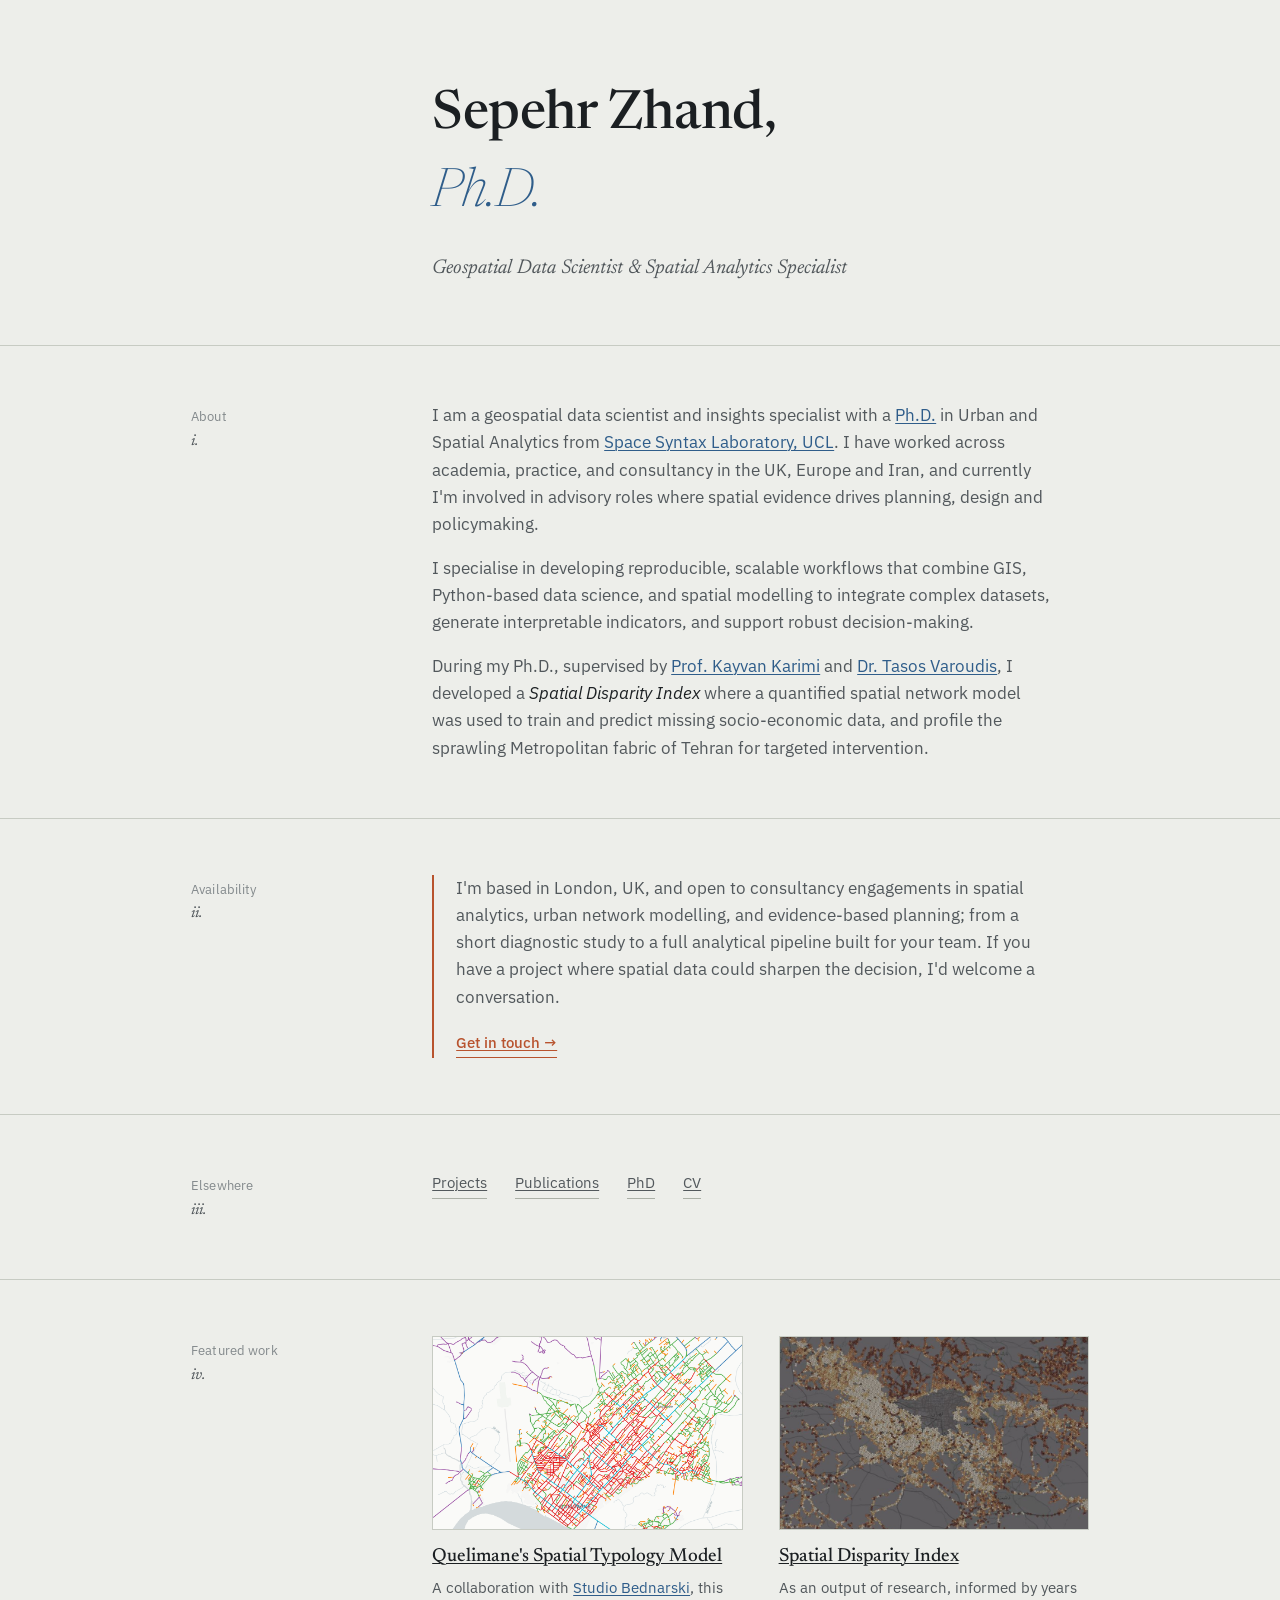
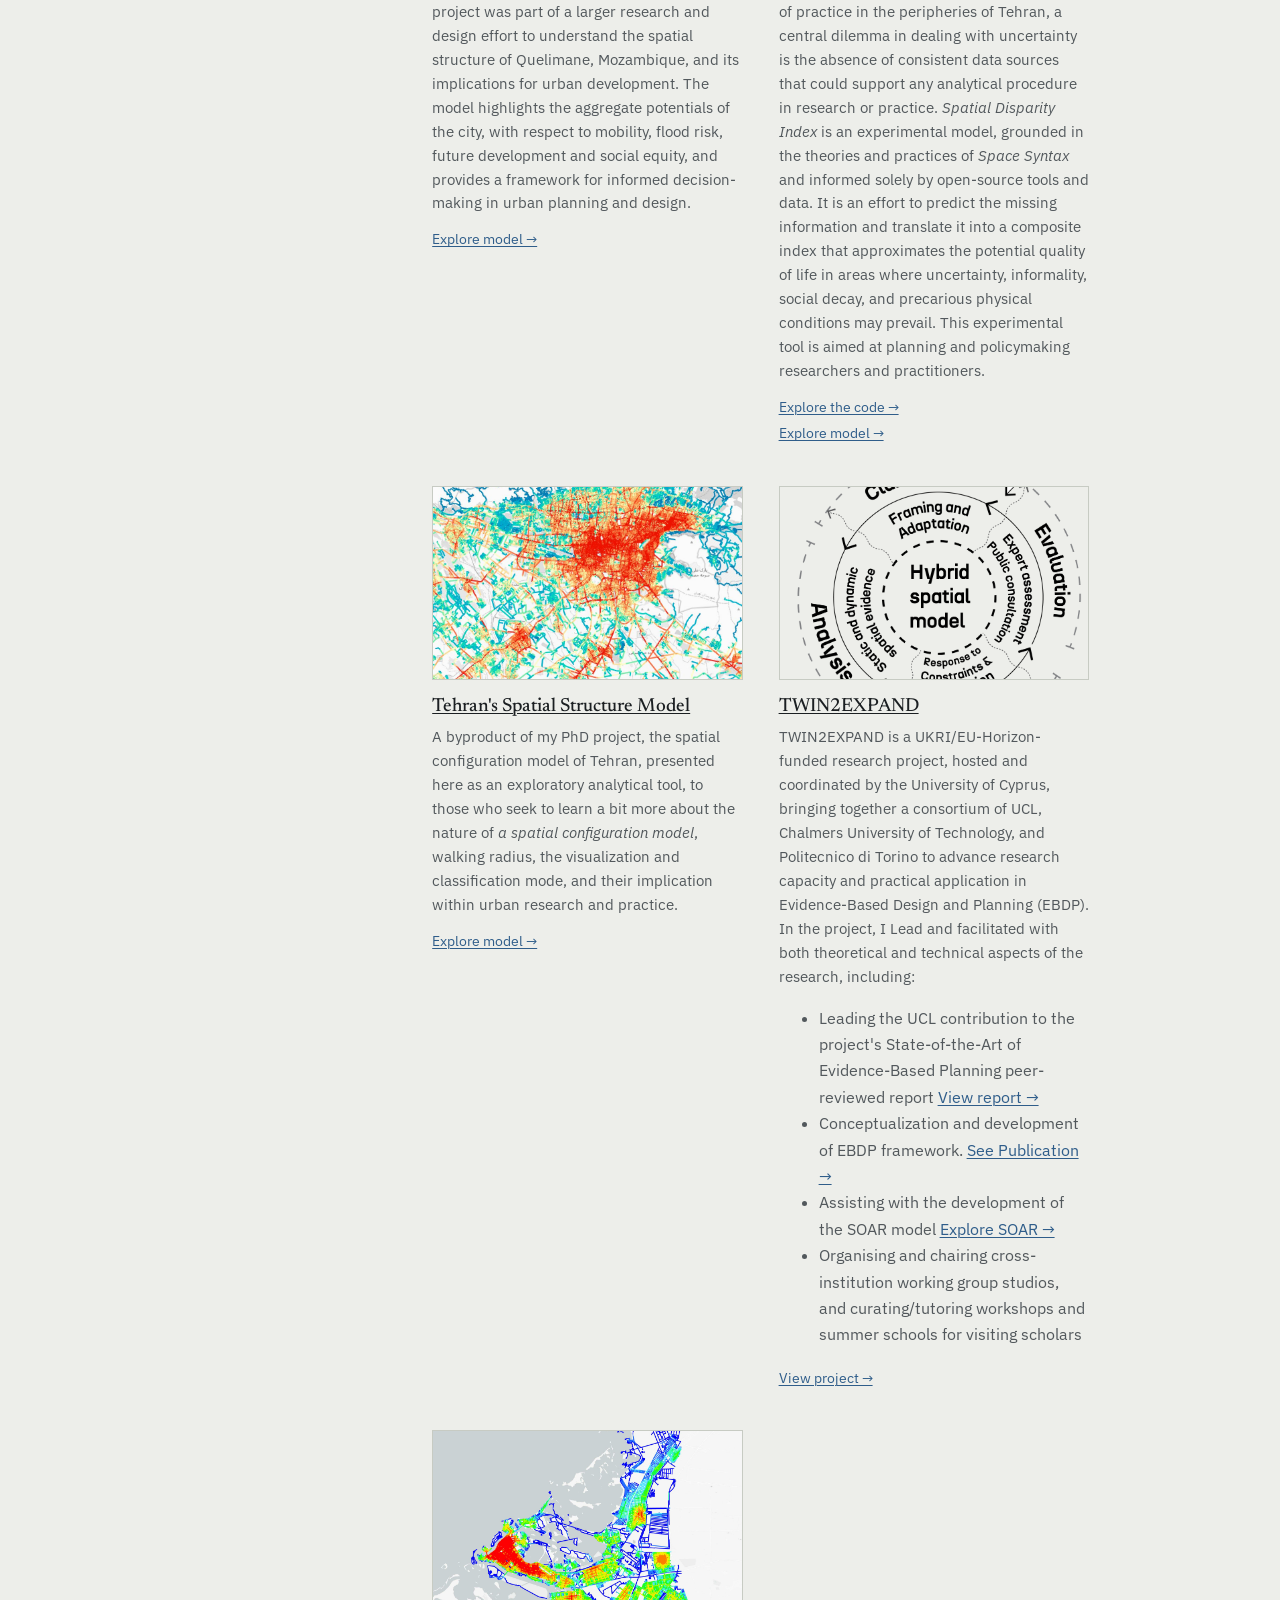
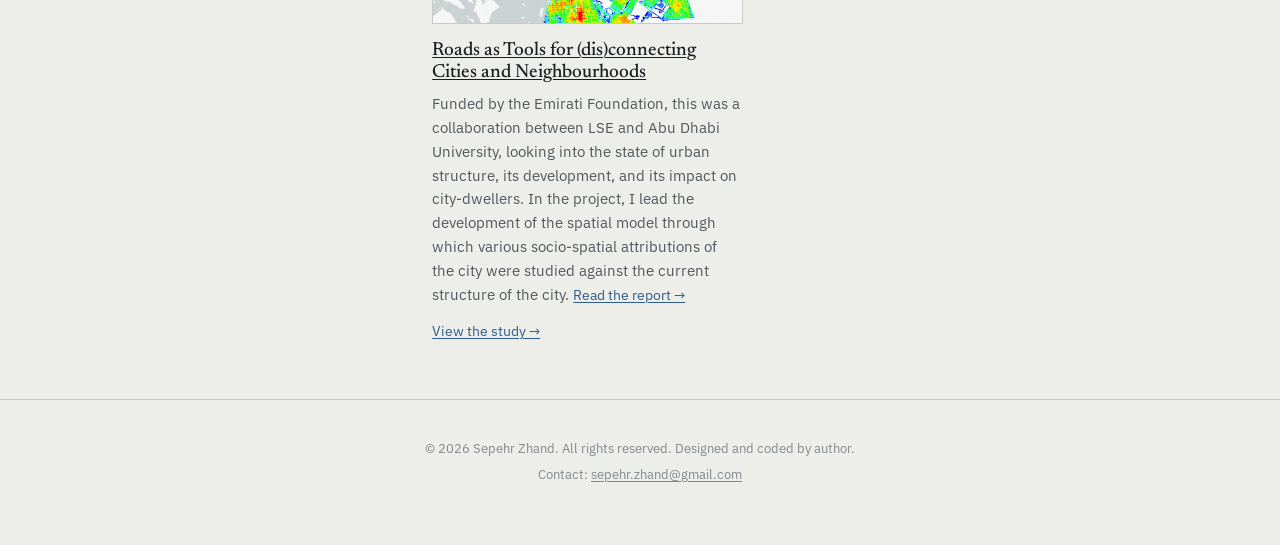
==== commit 6b455d10: "index update" ====
--- a/index.html
+++ b/index.html
@@ -150,7 +150,7 @@
                   <ul>
                     <li>Leading the UCL contribution to the project's State-of-the-Art of Evidence-Based Planning peer-reviewed report <a href="https://twin2expand.surf.com.cy/wp-content/uploads/2025/10/D3.2-State-of-the-Art-of-EBDP.pdf">View report →</a> </li>
                     <li>Conceptualization and development of EBDP framework. <a href="https://www.mdpi.com/2413-8851/9/11/457">See Publication →</a></li>
-                    <li>Assisting with the development of the SOAR model</li>
+                    <li>Assisting with the development of the SOAR model <a href="https://github.com/UCL/t2e-soar-eu">Explore SOAR →</a></li>
                     <li>Organising and chairing cross-institution working group studios, and curating/tutoring workshops and summer schools for visiting scholars</li>
                   </ul>
                 </p>
